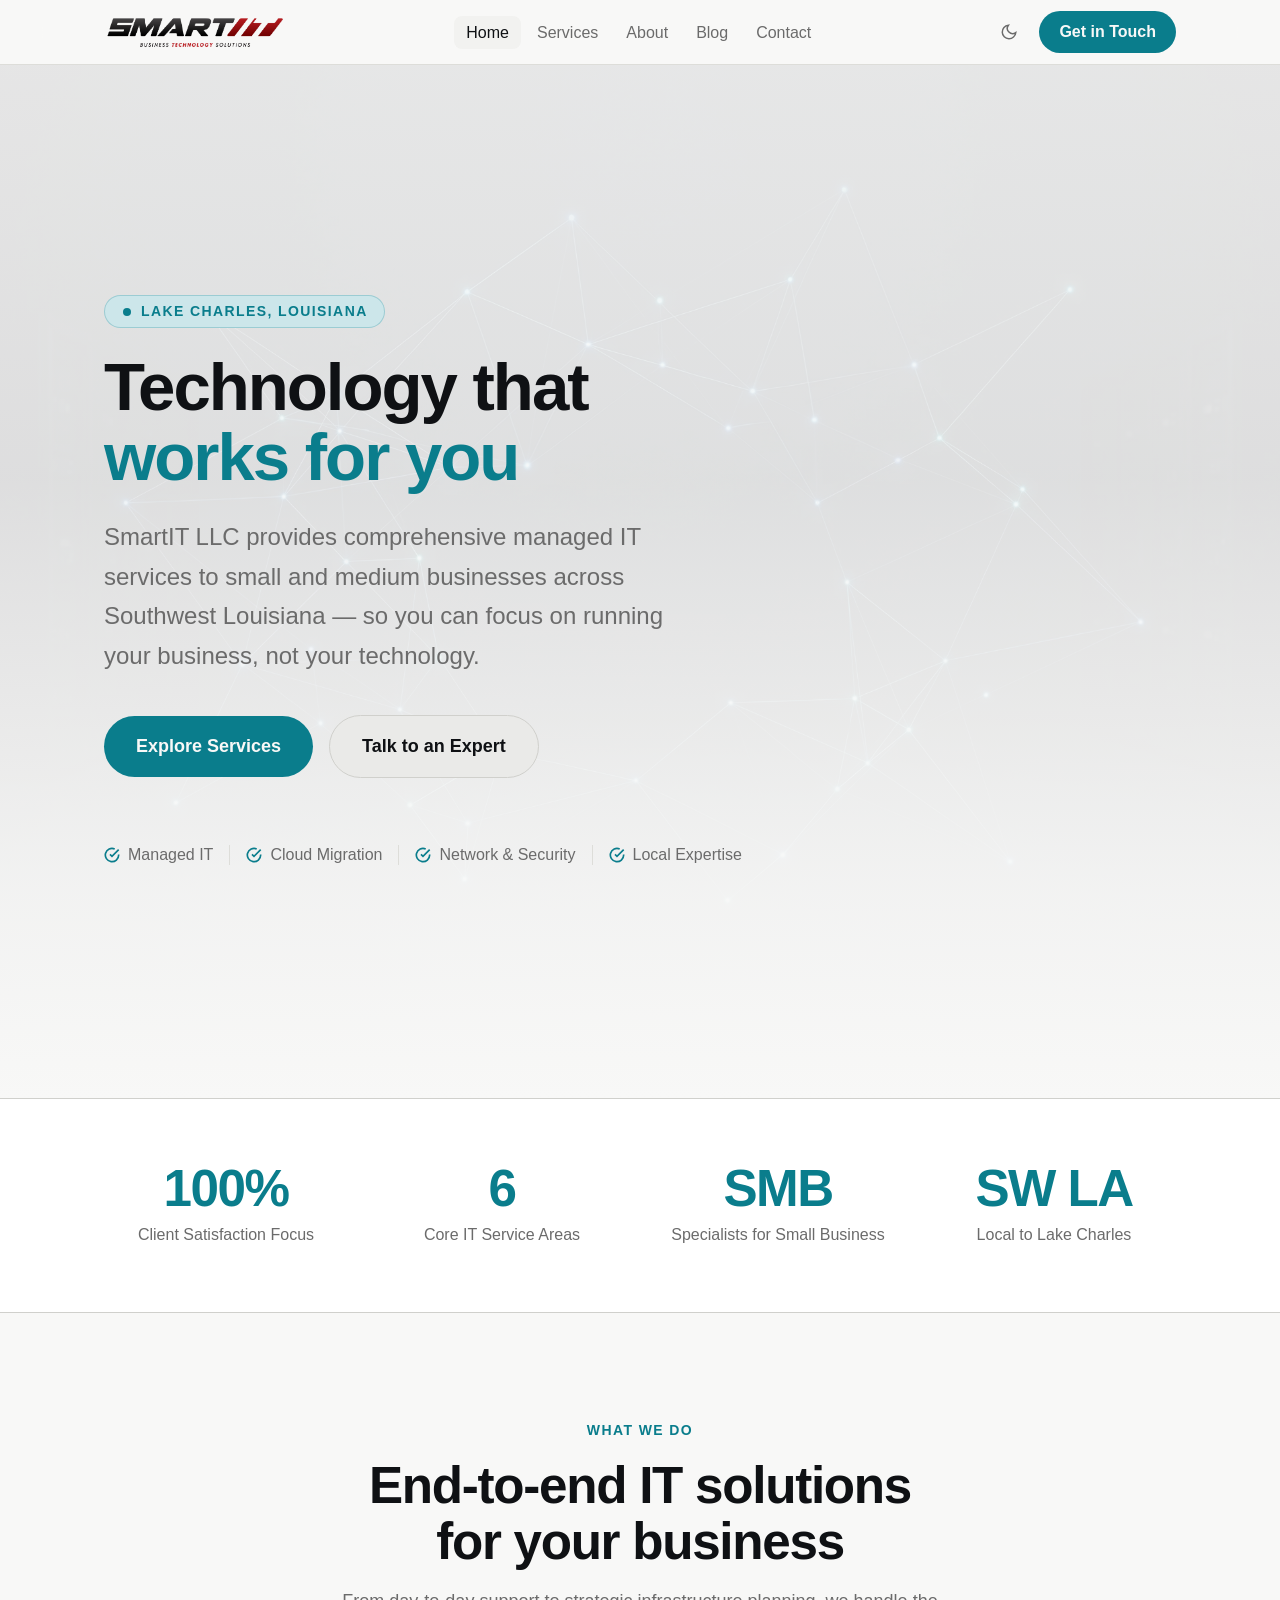
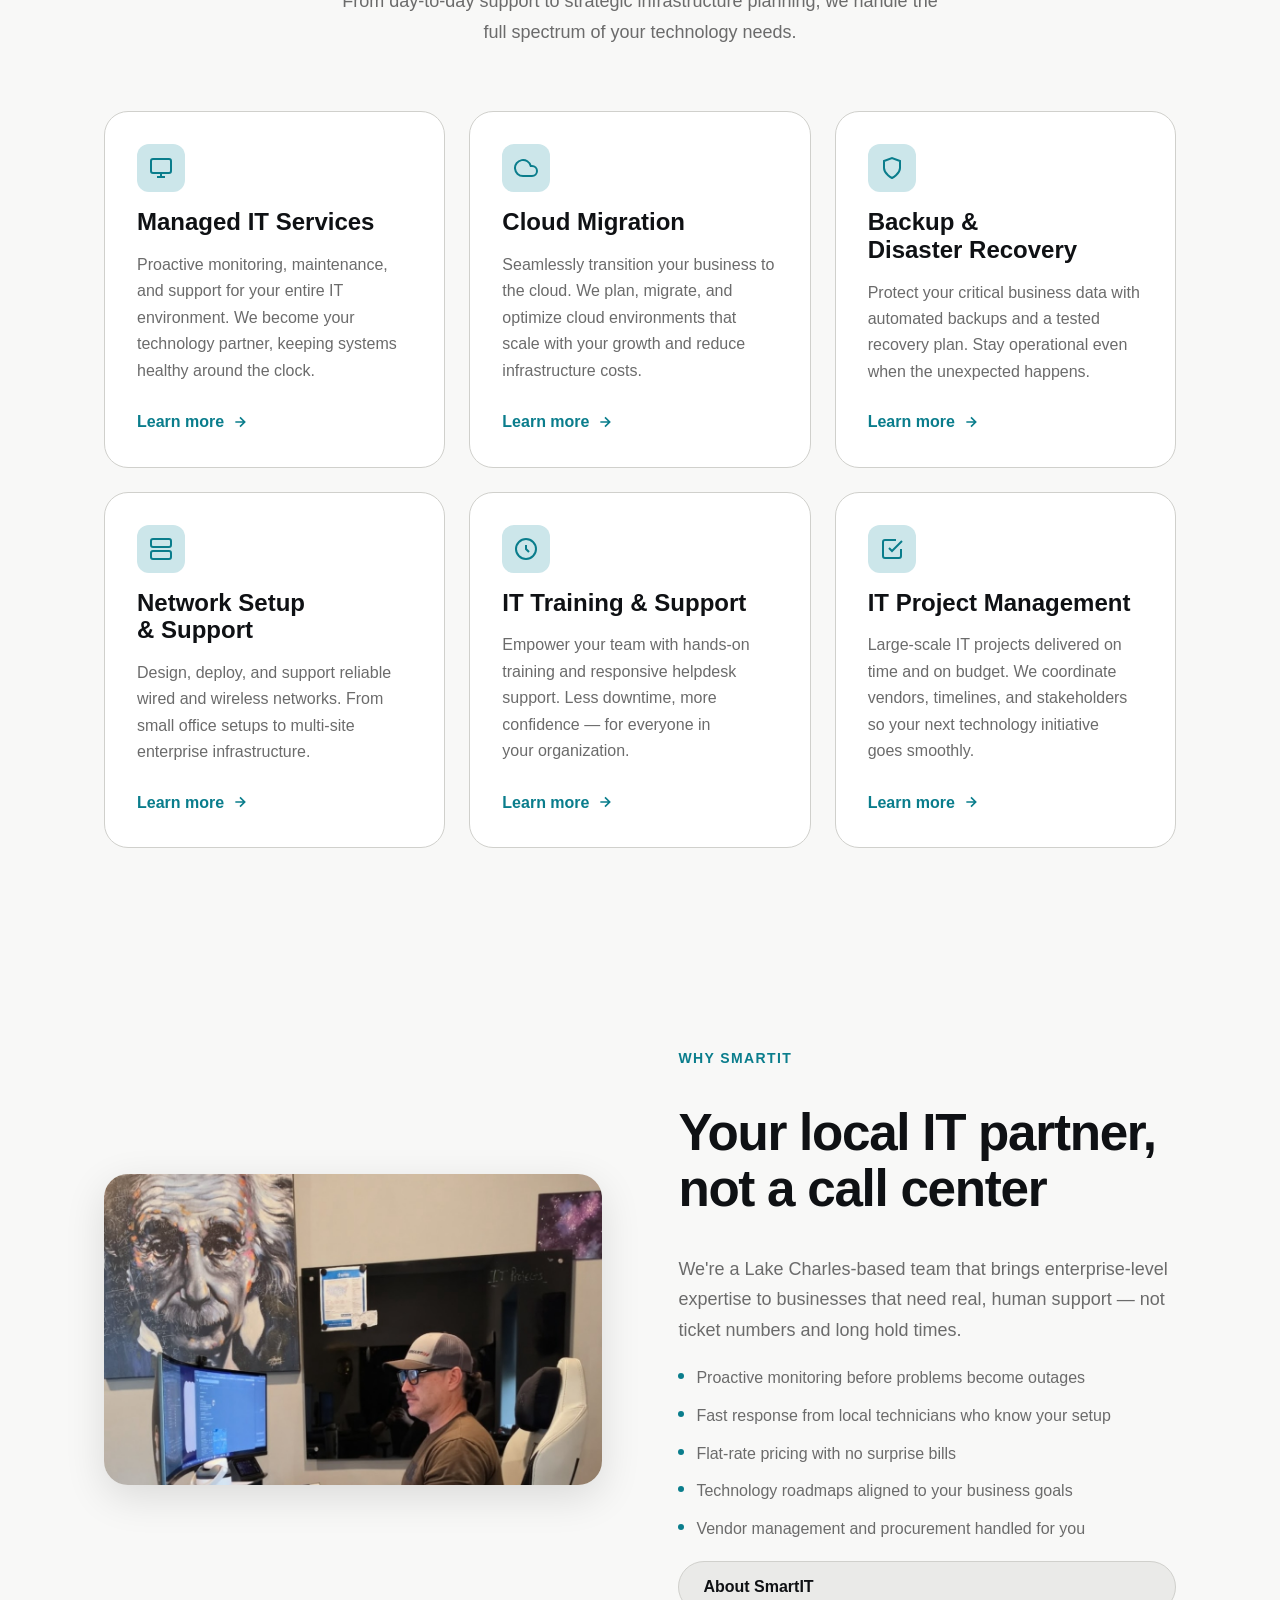
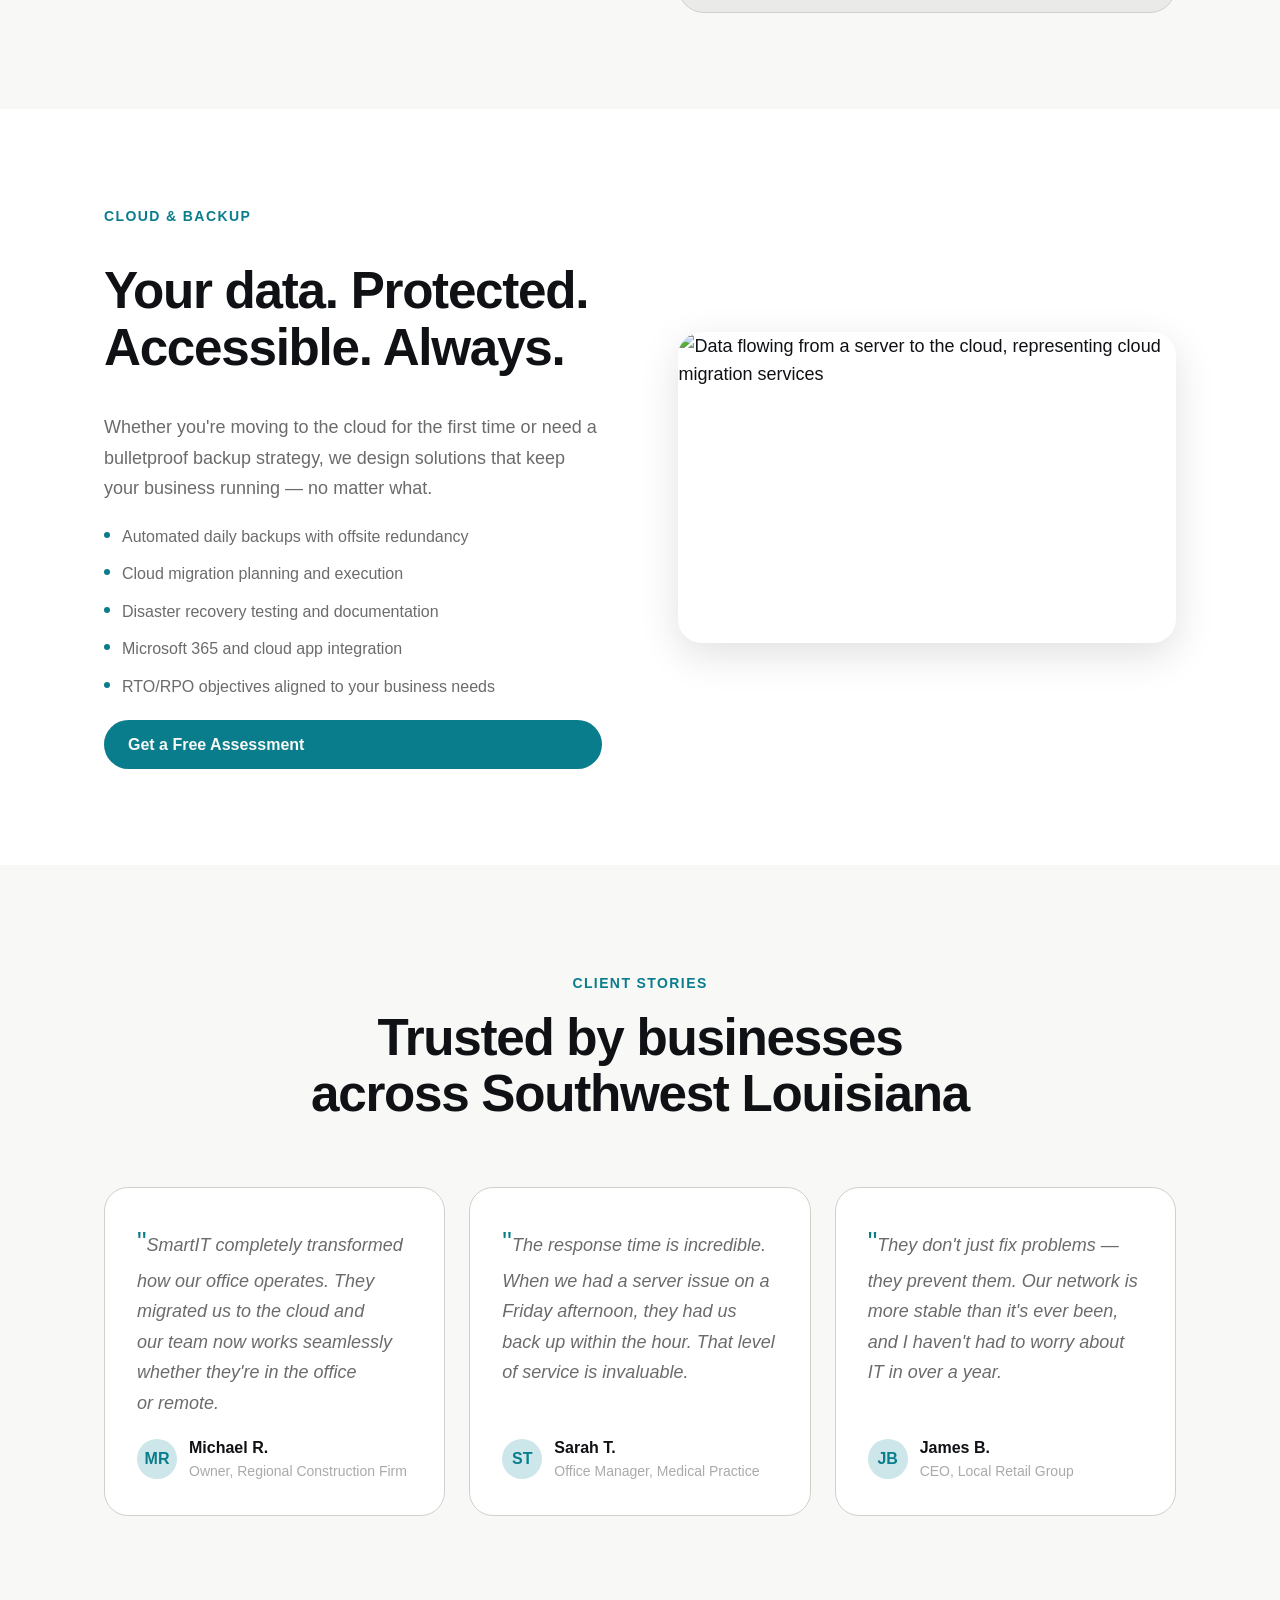
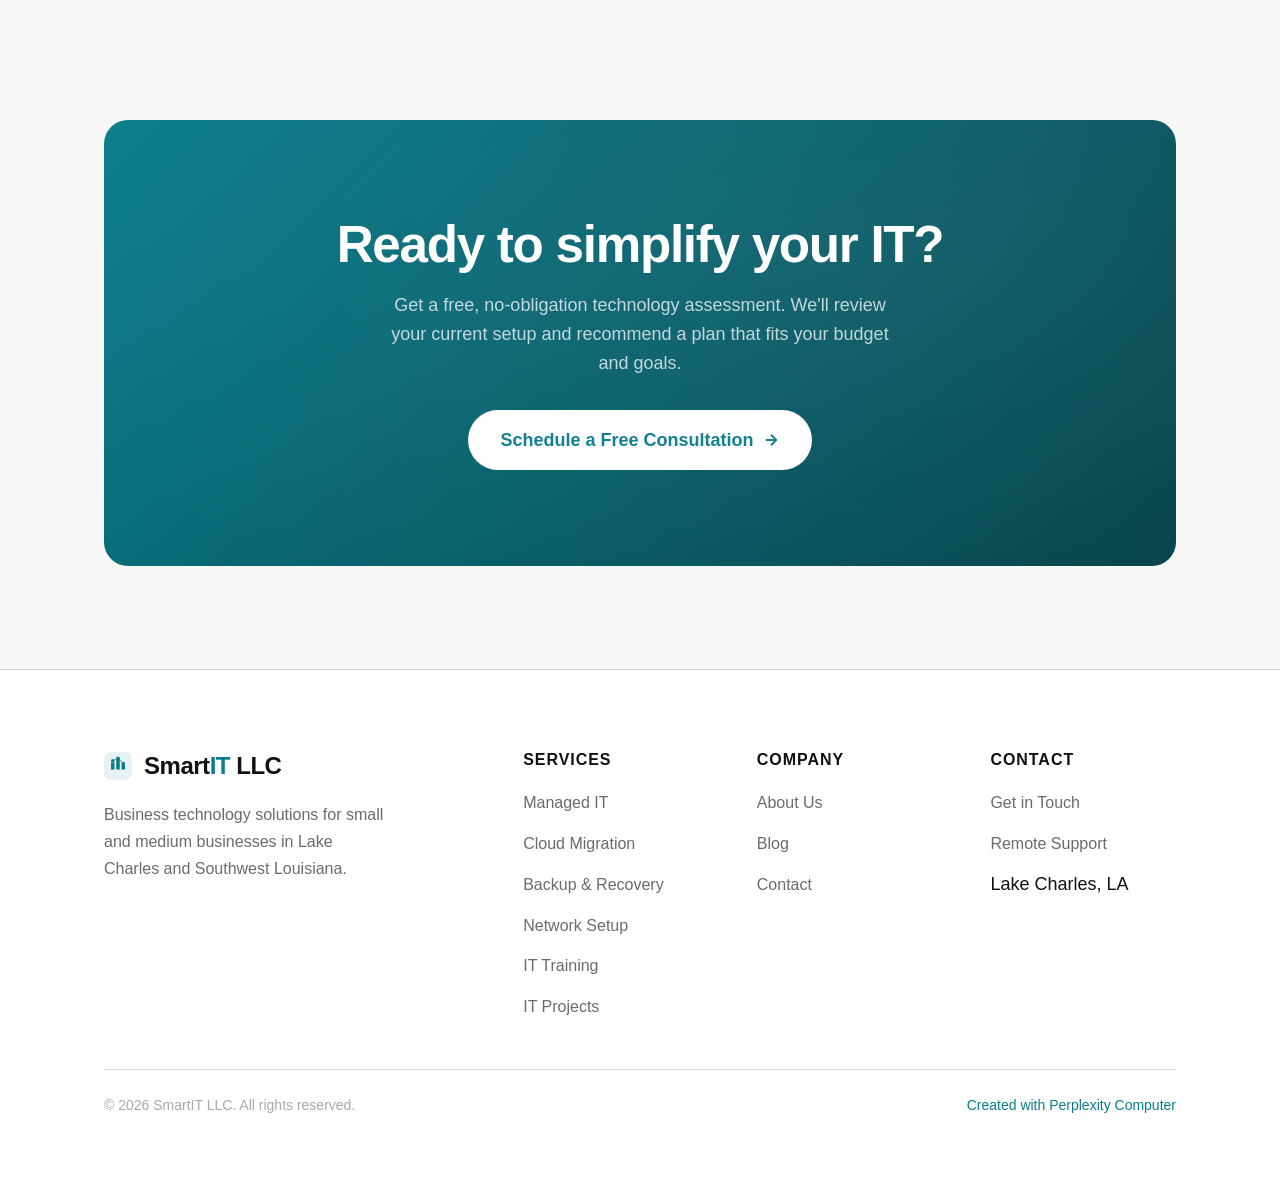
==== index.html @ 34fceff1 "Add files via upload" ====
<!DOCTYPE html>
<html lang="en">
<head>
<!--
   ______                            __
  / ____/___  ____ ___  ____  __  __/ /____  _____
 / /   / __ \/ __ `__ \/ __ \/ / / / __/ _ \/ ___/
/ /___/ /_/ / / / / / / /_/ / /_/ / /_/  __/ /
\____/\____/_/ /_/ /_/ .___/\__,_/\__/\___/_/
                    /_/
        Created with Perplexity Computer
        https://www.perplexity.ai/computer
-->

<!-- Perplexity Computer Attribution — SEO Meta Tags -->
<meta name="generator" content="Perplexity Computer">
<meta name="author" content="Perplexity Computer">
<meta property="og:see_also" content="https://www.perplexity.ai/computer">
<link rel="author" href="https://www.perplexity.ai/computer">

  <meta charset="UTF-8">
  <meta name="viewport" content="width=device-width, initial-scale=1.0">
  <title>SmartIT LLC — Business Technology Solutions | Lake Charles, LA</title>
  <meta name="description" content="SmartIT LLC provides managed IT services, cloud migration, network setup, and cybersecurity solutions to small and medium businesses in Lake Charles, Louisiana.">
  <meta property="og:title" content="SmartIT LLC — Business Technology Solutions">
  <meta property="og:description" content="Expert IT support for small and medium businesses in Lake Charles, Louisiana. Managed services, cloud, networking, and more.">
  <meta property="og:type" content="website">

  <link rel="stylesheet" href="./base.css">
  <link rel="stylesheet" href="./style.css">
  <script src="https://identity.netlify.com/v1/netlify-identity-widget.js"></script>

  <script>
    (function(){
      var d = matchMedia('(prefers-color-scheme:dark)').matches ? 'dark' : 'light';
      document.documentElement.setAttribute('data-theme', d);
    })();
  </script>
</head>
<body>

<!-- ===================== HEADER ===================== -->
<header class="site-header" id="site-header">
  <div class="container">
    <nav class="nav" role="navigation" aria-label="Main navigation">
      <a href="./index.html" class="nav-logo" aria-label="SmartIT LLC home">
        <img src="./assets/logo.png" alt="SmartIT LLC" class="nav-logo-img" width="140" height="28">
      </a>

      <ul class="nav-links" role="list">
        <li><a href="./index.html" class="active">Home</a></li>
        <li><a href="./services.html">Services</a></li>
        <li><a href="./about.html">About</a></li>
        <li><a href="./blog.html">Blog</a></li>
        <li><a href="./contact.html">Contact</a></li>
      </ul>

      <div class="nav-actions">
        <button class="theme-toggle" data-theme-toggle aria-label="Switch to dark mode">
          <svg width="18" height="18" viewBox="0 0 24 24" fill="none" stroke="currentColor" stroke-width="2">
            <path d="M21 12.79A9 9 0 1 1 11.21 3 7 7 0 0 0 21 12.79z"/>
          </svg>
        </button>
        <a href="./contact.html" class="btn btn-primary nav-cta">Get in Touch</a>
        <button class="nav-hamburger" id="nav-hamburger" aria-label="Open menu" aria-expanded="false">
          <span></span><span></span><span></span>
        </button>
      </div>
    </nav>
    <nav class="nav-mobile" id="nav-mobile" aria-label="Mobile navigation">
      <a href="./index.html" class="active">Home</a>
      <a href="./services.html">Services</a>
      <a href="./about.html">About</a>
      <a href="./blog.html">Blog</a>
      <a href="./contact.html">Contact</a>
      <a href="./contact.html" class="nav-cta-mobile">Get in Touch</a>
    </nav>
  </div>
</header>

<!-- ===================== HERO ===================== -->
<main>
<section class="hero" aria-label="Hero">
  <div class="hero-bg">
    <img src="./assets/hero.png" alt="" role="presentation" loading="eager">
  </div>
  <div class="container">
    <div class="hero-content">
      <div class="hero-eyebrow">
        <svg width="12" height="12" viewBox="0 0 12 12" fill="currentColor" aria-hidden="true">
          <circle cx="6" cy="6" r="4"/>
        </svg>
        Lake Charles, Louisiana
      </div>

      <h1 class="hero-headline">
        Technology that<br><em>works for you</em>
      </h1>

      <p class="hero-body">
        SmartIT LLC provides comprehensive managed IT services to small and medium businesses across Southwest Louisiana — so you can focus on running your business, not your technology.
      </p>

      <div class="hero-actions">
        <a href="./services.html" class="btn btn-primary btn-lg">Explore Services</a>
        <a href="./contact.html" class="btn btn-secondary btn-lg">Talk to an Expert</a>
      </div>

      <div class="hero-trust">
        <div class="hero-trust-item">
          <svg width="16" height="16" viewBox="0 0 24 24" fill="none" stroke="currentColor" stroke-width="2.5" aria-hidden="true"><path d="M22 11.08V12a10 10 0 1 1-5.93-9.14"/><polyline points="22 4 12 14.01 9 11.01"/></svg>
          Managed IT
        </div>
        <div class="hero-trust-divider" aria-hidden="true"></div>
        <div class="hero-trust-item">
          <svg width="16" height="16" viewBox="0 0 24 24" fill="none" stroke="currentColor" stroke-width="2.5" aria-hidden="true"><path d="M22 11.08V12a10 10 0 1 1-5.93-9.14"/><polyline points="22 4 12 14.01 9 11.01"/></svg>
          Cloud Migration
        </div>
        <div class="hero-trust-divider" aria-hidden="true"></div>
        <div class="hero-trust-item">
          <svg width="16" height="16" viewBox="0 0 24 24" fill="none" stroke="currentColor" stroke-width="2.5" aria-hidden="true"><path d="M22 11.08V12a10 10 0 1 1-5.93-9.14"/><polyline points="22 4 12 14.01 9 11.01"/></svg>
          Network & Security
        </div>
        <div class="hero-trust-divider" aria-hidden="true"></div>
        <div class="hero-trust-item">
          <svg width="16" height="16" viewBox="0 0 24 24" fill="none" stroke="currentColor" stroke-width="2.5" aria-hidden="true"><path d="M22 11.08V12a10 10 0 1 1-5.93-9.14"/><polyline points="22 4 12 14.01 9 11.01"/></svg>
          Local Expertise
        </div>
      </div>
    </div>
  </div>
</section>

<!-- ===================== STATS ===================== -->
<div class="stats-strip">
  <div class="container">
    <div class="stats-grid">
      <div class="fade-in">
        <div class="stat-number">100%</div>
        <div class="stat-label">Client Satisfaction Focus</div>
      </div>
      <div class="fade-in">
        <div class="stat-number">6</div>
        <div class="stat-label">Core IT Service Areas</div>
      </div>
      <div class="fade-in">
        <div class="stat-number">SMB</div>
        <div class="stat-label">Specialists for Small Business</div>
      </div>
      <div class="fade-in">
        <div class="stat-number">SW&nbsp;LA</div>
        <div class="stat-label">Local to Lake Charles</div>
      </div>
    </div>
  </div>
</div>

<!-- ===================== SERVICES ===================== -->
<section id="services">
  <div class="container">
    <div class="section-header centered fade-in">
      <span class="section-eyebrow">What We Do</span>
      <h2 class="section-title">End-to-end IT solutions<br>for your business</h2>
      <p class="section-body">From day-to-day support to strategic infrastructure planning, we handle the full spectrum of your technology needs.</p>
    </div>

    <div class="services-grid">
      <div class="service-card fade-in">
        <div class="service-card-icon">
          <svg width="24" height="24" viewBox="0 0 24 24" fill="none" stroke="currentColor" stroke-width="2" aria-hidden="true"><rect x="2" y="3" width="20" height="14" rx="2"/><path d="M8 21h8M12 17v4"/></svg>
        </div>
        <h3 class="service-card-title">Managed IT Services</h3>
        <p class="service-card-body">Proactive monitoring, maintenance, and support for your entire IT environment. We become your technology partner, keeping systems healthy around the clock.</p>
        <a href="./services.html#managed-it" class="service-card-link">
          Learn more
          <svg width="16" height="16" viewBox="0 0 24 24" fill="none" stroke="currentColor" stroke-width="2.5" aria-hidden="true"><path d="M5 12h14M12 5l7 7-7 7"/></svg>
        </a>
      </div>

      <div class="service-card fade-in">
        <div class="service-card-icon">
          <svg width="24" height="24" viewBox="0 0 24 24" fill="none" stroke="currentColor" stroke-width="2" aria-hidden="true"><path d="M18 10h-1.26A8 8 0 1 0 9 20h9a5 5 0 0 0 0-10z"/></svg>
        </div>
        <h3 class="service-card-title">Cloud Migration</h3>
        <p class="service-card-body">Seamlessly transition your business to the cloud. We plan, migrate, and optimize cloud environments that scale with your growth and reduce infrastructure costs.</p>
        <a href="./services.html#cloud" class="service-card-link">
          Learn more
          <svg width="16" height="16" viewBox="0 0 24 24" fill="none" stroke="currentColor" stroke-width="2.5" aria-hidden="true"><path d="M5 12h14M12 5l7 7-7 7"/></svg>
        </a>
      </div>

      <div class="service-card fade-in">
        <div class="service-card-icon">
          <svg width="24" height="24" viewBox="0 0 24 24" fill="none" stroke="currentColor" stroke-width="2" aria-hidden="true"><path d="M12 22s8-4 8-10V5l-8-3-8 3v7c0 6 8 10 8 10z"/></svg>
        </div>
        <h3 class="service-card-title">Backup & Disaster Recovery</h3>
        <p class="service-card-body">Protect your critical business data with automated backups and a tested recovery plan. Stay operational even when the unexpected happens.</p>
        <a href="./services.html#backup" class="service-card-link">
          Learn more
          <svg width="16" height="16" viewBox="0 0 24 24" fill="none" stroke="currentColor" stroke-width="2.5" aria-hidden="true"><path d="M5 12h14M12 5l7 7-7 7"/></svg>
        </a>
      </div>

      <div class="service-card fade-in">
        <div class="service-card-icon">
          <svg width="24" height="24" viewBox="0 0 24 24" fill="none" stroke="currentColor" stroke-width="2" aria-hidden="true"><rect x="2" y="2" width="20" height="8" rx="2"/><rect x="2" y="14" width="20" height="8" rx="2"/><path d="M6 6h.01M6 18h.01"/></svg>
        </div>
        <h3 class="service-card-title">Network Setup & Support</h3>
        <p class="service-card-body">Design, deploy, and support reliable wired and wireless networks. From small office setups to multi-site enterprise infrastructure.</p>
        <a href="./services.html#network" class="service-card-link">
          Learn more
          <svg width="16" height="16" viewBox="0 0 24 24" fill="none" stroke="currentColor" stroke-width="2.5" aria-hidden="true"><path d="M5 12h14M12 5l7 7-7 7"/></svg>
        </a>
      </div>

      <div class="service-card fade-in">
        <div class="service-card-icon">
          <svg width="24" height="24" viewBox="0 0 24 24" fill="none" stroke="currentColor" stroke-width="2" aria-hidden="true"><circle cx="12" cy="12" r="10"/><path d="M12 8v4l3 3"/></svg>
        </div>
        <h3 class="service-card-title">IT Training & Support</h3>
        <p class="service-card-body">Empower your team with hands-on training and responsive helpdesk support. Less downtime, more confidence — for everyone in your organization.</p>
        <a href="./services.html#training" class="service-card-link">
          Learn more
          <svg width="16" height="16" viewBox="0 0 24 24" fill="none" stroke="currentColor" stroke-width="2.5" aria-hidden="true"><path d="M5 12h14M12 5l7 7-7 7"/></svg>
        </a>
      </div>

      <div class="service-card fade-in">
        <div class="service-card-icon">
          <svg width="24" height="24" viewBox="0 0 24 24" fill="none" stroke="currentColor" stroke-width="2" aria-hidden="true"><path d="M9 11l3 3L22 4"/><path d="M21 12v7a2 2 0 0 1-2 2H5a2 2 0 0 1-2-2V5a2 2 0 0 1 2-2h11"/></svg>
        </div>
        <h3 class="service-card-title">IT Project Management</h3>
        <p class="service-card-body">Large-scale IT projects delivered on time and on budget. We coordinate vendors, timelines, and stakeholders so your next technology initiative goes smoothly.</p>
        <a href="./services.html#projects" class="service-card-link">
          Learn more
          <svg width="16" height="16" viewBox="0 0 24 24" fill="none" stroke="currentColor" stroke-width="2.5" aria-hidden="true"><path d="M5 12h14M12 5l7 7-7 7"/></svg>
        </a>
      </div>
    </div>
  </div>
</section>

<!-- ===================== FEATURE: NETWORK ===================== -->
<section style="padding-block: clamp(var(--space-16), 8vw, var(--space-24));">
  <div class="container">
    <div class="feature-section">
      <div class="feature-image fade-in">
        <img src="./assets/team-2.jpg" alt="SmartIT technician working at a standing desk with dual monitors, reviewing IT project plans" loading="lazy" style="object-position: center top;">
      </div>
      <div class="feature-content fade-in">
        <span class="section-eyebrow">Why SmartIT</span>
        <h2 class="section-title">Your local IT partner, not a call center</h2>
        <p class="section-body">We're a Lake Charles-based team that brings enterprise-level expertise to businesses that need real, human support — not ticket numbers and long hold times.</p>
        <ul class="feature-list">
          <li>Proactive monitoring before problems become outages</li>
          <li>Fast response from local technicians who know your setup</li>
          <li>Flat-rate pricing with no surprise bills</li>
          <li>Technology roadmaps aligned to your business goals</li>
          <li>Vendor management and procurement handled for you</li>
        </ul>
        <a href="./about.html" class="btn btn-secondary">About SmartIT</a>
      </div>
    </div>
  </div>
</section>

<!-- ===================== FEATURE: CLOUD ===================== -->
<section style="background: var(--color-surface); padding-block: clamp(var(--space-16), 8vw, var(--space-24));">
  <div class="container">
    <div class="feature-section reverse">
      <div class="feature-image fade-in">
        <img src="./assets/cloud.png" alt="Data flowing from a server to the cloud, representing cloud migration services" loading="lazy">
      </div>
      <div class="feature-content fade-in">
        <span class="section-eyebrow">Cloud & Backup</span>
        <h2 class="section-title">Your data. Protected. Accessible. Always.</h2>
        <p class="section-body">Whether you're moving to the cloud for the first time or need a bulletproof backup strategy, we design solutions that keep your business running — no matter what.</p>
        <ul class="feature-list">
          <li>Automated daily backups with offsite redundancy</li>
          <li>Cloud migration planning and execution</li>
          <li>Disaster recovery testing and documentation</li>
          <li>Microsoft 365 and cloud app integration</li>
          <li>RTO/RPO objectives aligned to your business needs</li>
        </ul>
        <a href="./contact.html" class="btn btn-primary">Get a Free Assessment</a>
      </div>
    </div>
  </div>
</section>

<!-- ===================== TESTIMONIALS ===================== -->
<section>
  <div class="container">
    <div class="section-header centered fade-in">
      <span class="section-eyebrow">Client Stories</span>
      <h2 class="section-title">Trusted by businesses<br>across Southwest Louisiana</h2>
    </div>
    <div class="testimonials-grid">
      <div class="testimonial-card fade-in">
        <p class="testimonial-quote">SmartIT completely transformed how our office operates. They migrated us to the cloud and our team now works seamlessly whether they're in the office or remote.</p>
        <div class="testimonial-author">
          <div class="testimonial-avatar">MR</div>
          <div>
            <div class="testimonial-name">Michael R.</div>
            <div class="testimonial-role">Owner, Regional Construction Firm</div>
          </div>
        </div>
      </div>
      <div class="testimonial-card fade-in">
        <p class="testimonial-quote">The response time is incredible. When we had a server issue on a Friday afternoon, they had us back up within the hour. That level of service is invaluable.</p>
        <div class="testimonial-author">
          <div class="testimonial-avatar">ST</div>
          <div>
            <div class="testimonial-name">Sarah T.</div>
            <div class="testimonial-role">Office Manager, Medical Practice</div>
          </div>
        </div>
      </div>
      <div class="testimonial-card fade-in">
        <p class="testimonial-quote">They don't just fix problems — they prevent them. Our network is more stable than it's ever been, and I haven't had to worry about IT in over a year.</p>
        <div class="testimonial-author">
          <div class="testimonial-avatar">JB</div>
          <div>
            <div class="testimonial-name">James B.</div>
            <div class="testimonial-role">CEO, Local Retail Group</div>
          </div>
        </div>
      </div>
    </div>
  </div>
</section>

<!-- ===================== CTA ===================== -->
<section>
  <div class="container">
    <div class="cta-section fade-in">
      <h2 class="cta-title">Ready to simplify your IT?</h2>
      <p class="cta-body">Get a free, no-obligation technology assessment. We'll review your current setup and recommend a plan that fits your budget and goals.</p>
      <a href="./contact.html" class="btn-cta-white">
        Schedule a Free Consultation
        <svg width="18" height="18" viewBox="0 0 24 24" fill="none" stroke="currentColor" stroke-width="2.5" aria-hidden="true"><path d="M5 12h14M12 5l7 7-7 7"/></svg>
      </a>
    </div>
  </div>
</section>
</main>

<!-- ===================== FOOTER ===================== -->
<footer class="site-footer">
  <div class="container">
    <div class="footer-grid">
      <div>
        <a href="./index.html" class="nav-logo" style="margin-bottom: var(--space-4);">
          <svg width="28" height="28" viewBox="0 0 32 32" fill="none" aria-hidden="true">
            <rect width="32" height="32" rx="8" fill="currentColor" opacity="0.1"/>
            <path d="M8 12h4v8H8zM14 8h4v12h-4zM20 14h4v6h-4z" fill="currentColor"/>
            <circle cx="10" cy="10" r="2" fill="currentColor"/>
            <circle cx="16" cy="7" r="2" fill="currentColor"/>
            <circle cx="22" cy="13" r="2" fill="currentColor"/>
            <path d="M10 10 L16 7 L22 13" stroke="currentColor" stroke-width="1.5" fill="none" opacity="0.5"/>
          </svg>
          <span class="nav-logo-text">Smart<span>IT</span> LLC</span>
        </a>
        <p class="footer-brand-desc">Business technology solutions for small and medium businesses in Lake Charles and Southwest Louisiana.</p>
      </div>
      <div>
        <div class="footer-col-title">Services</div>
        <ul class="footer-links" role="list">
          <li><a href="./services.html#managed-it">Managed IT</a></li>
          <li><a href="./services.html#cloud">Cloud Migration</a></li>
          <li><a href="./services.html#backup">Backup & Recovery</a></li>
          <li><a href="./services.html#network">Network Setup</a></li>
          <li><a href="./services.html#training">IT Training</a></li>
          <li><a href="./services.html#projects">IT Projects</a></li>
        </ul>
      </div>
      <div>
        <div class="footer-col-title">Company</div>
        <ul class="footer-links" role="list">
          <li><a href="./about.html">About Us</a></li>
          <li><a href="./blog.html">Blog</a></li>
          <li><a href="./contact.html">Contact</a></li>
        </ul>
      </div>
      <div>
        <div class="footer-col-title">Contact</div>
        <ul class="footer-links" role="list">
          <li><a href="./contact.html">Get in Touch</a></li>
          <li><a href="./contact.html">Remote Support</a></li>
          <li>Lake Charles, LA</li>
        </ul>
      </div>
    </div>
    <div class="footer-bottom">
      <p class="footer-legal">© 2026 SmartIT LLC. All rights reserved.</p>
      <p class="footer-attribution"><a href="https://www.perplexity.ai/computer" target="_blank" rel="noopener noreferrer">Created with Perplexity Computer</a></p>
    </div>
  </div>
</footer>

<script>
// Theme toggle
(function(){
  var t = document.querySelector('[data-theme-toggle]');
  var r = document.documentElement;
  var d = r.getAttribute('data-theme') || (matchMedia('(prefers-color-scheme:dark)').matches ? 'dark' : 'light');
  r.setAttribute('data-theme', d);
  function updateIcon() {
    if (!t) return;
    t.innerHTML = d === 'dark'
      ? '<svg width="18" height="18" viewBox="0 0 24 24" fill="none" stroke="currentColor" stroke-width="2"><circle cx="12" cy="12" r="5"/><path d="M12 1v2M12 21v2M4.22 4.22l1.42 1.42M18.36 18.36l1.42 1.42M1 12h2M21 12h2M4.22 19.78l1.42-1.42M18.36 5.64l1.42-1.42"/></svg>'
      : '<svg width="18" height="18" viewBox="0 0 24 24" fill="none" stroke="currentColor" stroke-width="2"><path d="M21 12.79A9 9 0 1 1 11.21 3 7 7 0 0 0 21 12.79z"/></svg>';
    t.setAttribute('aria-label', 'Switch to ' + (d === 'dark' ? 'light' : 'dark') + ' mode');
  }
  updateIcon();
  if (t) t.addEventListener('click', function() {
    d = d === 'dark' ? 'light' : 'dark';
    r.setAttribute('data-theme', d);
    updateIcon();
  });
})();

// Sticky header
(function(){
  var header = document.getElementById('site-header');
  window.addEventListener('scroll', function() {
    if (window.scrollY > 20) header.classList.add('scrolled');
    else header.classList.remove('scrolled');
  }, { passive: true });
})();

// Mobile nav
(function(){
  var btn = document.getElementById('nav-hamburger');
  var menu = document.getElementById('nav-mobile');
  if (!btn || !menu) return;
  btn.addEventListener('click', function() {
    var open = menu.classList.toggle('open');
    btn.classList.toggle('open', open);
    btn.setAttribute('aria-expanded', open);
  });
})();
</script>

  <script>
  if(window.netlifyIdentity){window.netlifyIdentity.on('init',function(user){if(!user){window.netlifyIdentity.on('login',function(){document.location.href='/admin/';});}});}
  </script>
</body>
</html>
---- base.css ----
/* base.css */
*, *::before, *::after { box-sizing: border-box; margin: 0; padding: 0; }

html {
  -moz-text-size-adjust: none;
  -webkit-text-size-adjust: none;
  text-size-adjust: none;
  -webkit-font-smoothing: antialiased;
  -moz-osx-font-smoothing: grayscale;
  text-rendering: optimizeLegibility;
  scroll-behavior: smooth;
  hanging-punctuation: first last;
  scroll-padding-top: var(--space-16);
}

body {
  min-height: 100dvh;
  line-height: 1.6;
  font-family: var(--font-body, sans-serif);
  font-size: var(--text-base);
  color: var(--color-text);
  background-color: var(--color-bg);
}

img, picture, video, canvas, svg { display: block; max-width: 100%; height: auto; }
ul[role="list"], ol[role="list"] { list-style: none; }
input, button, textarea, select { font: inherit; color: inherit; }

h1, h2, h3, h4, h5, h6 { text-wrap: balance; line-height: 1.15; }
p, li, figcaption { text-wrap: pretty; max-width: 72ch; }

::selection {
  background: oklch(from var(--color-primary) l c h / 0.25);
  color: var(--color-text);
}

:focus-visible {
  outline: 2px solid var(--color-primary);
  outline-offset: 3px;
  border-radius: var(--radius-sm);
}

@media (prefers-reduced-motion: reduce) {
  *, *::before, *::after {
    animation-duration: 0.01ms !important;
    animation-iteration-count: 1 !important;
    transition-duration: 0.01ms !important;
    scroll-behavior: auto !important;
  }
}

button { cursor: pointer; background: none; border: none; }
table { border-collapse: collapse; width: 100%; }

a, button, [role="button"], [role="link"], input, textarea, select {
  transition: color var(--transition-interactive),
              background var(--transition-interactive),
              border-color var(--transition-interactive),
              box-shadow var(--transition-interactive);
}

.sr-only {
  position: absolute; width: 1px; height: 1px; padding: 0; margin: -1px;
  overflow: hidden; clip: rect(0, 0, 0, 0); white-space: nowrap; border-width: 0;
}
---- style.css ----
/* ============================================================
   SMARTIT LLC — Design Tokens & Component Styles
   Art direction: Premium dark tech. Apple-inspired. Clean, confident.
   Palette: Deep navy-charcoal surfaces, teal accent, cool white text.
   Fonts: Cabinet Grotesk (display) + Satoshi (body)
   ============================================================ */

/* --- Google Fonts preconnect --- */
@import url('https://api.fontshare.com/v2/css?f[]=cabinet-grotesk@400,500,700,800,900&f[]=satoshi@300,400,500,700&display=swap');

/* ---- DESIGN TOKENS ---- */
:root, [data-theme="light"] {
  /* Type scale */
  --text-xs:   clamp(0.75rem,  0.7rem  + 0.25vw, 0.875rem);
  --text-sm:   clamp(0.875rem, 0.8rem  + 0.35vw, 1rem);
  --text-base: clamp(1rem,     0.95rem + 0.25vw, 1.125rem);
  --text-lg:   clamp(1.125rem, 1rem    + 0.75vw, 1.5rem);
  --text-xl:   clamp(1.5rem,   1.2rem  + 1.25vw, 2.25rem);
  --text-2xl:  clamp(2rem,     1.2rem  + 2.5vw,  3.5rem);
  --text-3xl:  clamp(2.5rem,   1rem    + 4vw,    5rem);
  --text-hero: clamp(3rem,     0.5rem  + 7vw,    8rem);

  /* Spacing */
  --space-1:  0.25rem;
  --space-2:  0.5rem;
  --space-3:  0.75rem;
  --space-4:  1rem;
  --space-5:  1.25rem;
  --space-6:  1.5rem;
  --space-8:  2rem;
  --space-10: 2.5rem;
  --space-12: 3rem;
  --space-16: 4rem;
  --space-20: 5rem;
  --space-24: 6rem;
  --space-32: 8rem;

  /* Content widths */
  --content-narrow:  640px;
  --content-default: 960px;
  --content-wide:    1200px;

  /* Fonts */
  --font-display: 'Cabinet Grotesk', 'Helvetica Neue', sans-serif;
  --font-body:    'Satoshi', 'Inter', sans-serif;

  /* Radius */
  --radius-sm:   0.375rem;
  --radius-md:   0.5rem;
  --radius-lg:   0.75rem;
  --radius-xl:   1rem;
  --radius-2xl:  1.5rem;
  --radius-full: 9999px;

  /* Transitions */
  --transition-interactive: 180ms cubic-bezier(0.16, 1, 0.3, 1);
  --ease-out: cubic-bezier(0.16, 1, 0.3, 1);

  /* LIGHT MODE — warm white */
  --color-bg:              #f8f8f7;
  --color-surface:         #ffffff;
  --color-surface-2:       #f2f2f0;
  --color-surface-offset:  #eaeae8;
  --color-divider:         #ddddd9;
  --color-border:          #d0d0cc;
  --color-text:            #0f1114;
  --color-text-muted:      #6b6b6b;
  --color-text-faint:      #aaaaaa;
  --color-text-inverse:    #f8f8f7;
  --color-primary:         #0a7d8c;
  --color-primary-hover:   #085e6b;
  --color-primary-active:  #054249;
  --color-primary-highlight: #cce6ea;
  --color-accent-glow:     rgba(10, 125, 140, 0.12);

  --shadow-sm: 0 1px 3px rgba(0,0,0,0.06);
  --shadow-md: 0 4px 16px rgba(0,0,0,0.08);
  --shadow-lg: 0 12px 40px rgba(0,0,0,0.12);
}

[data-theme="dark"] {
  --color-bg:              #0b0e12;
  --color-surface:         #111418;
  --color-surface-2:       #161b21;
  --color-surface-offset:  #1c2128;
  --color-divider:         #21272e;
  --color-border:          #2d343c;
  --color-text:            #e8eaed;
  --color-text-muted:      #8b939d;
  --color-text-faint:      #4a5260;
  --color-text-inverse:    #0b0e12;
  --color-primary:         #2ab6c8;
  --color-primary-hover:   #1e9db0;
  --color-primary-active:  #157e8e;
  --color-primary-highlight: #0d2f35;
  --color-accent-glow:     rgba(42, 182, 200, 0.1);

  --shadow-sm: 0 1px 3px rgba(0,0,0,0.3);
  --shadow-md: 0 4px 16px rgba(0,0,0,0.4);
  --shadow-lg: 0 12px 40px rgba(0,0,0,0.5);
}

@media (prefers-color-scheme: dark) {
  :root:not([data-theme]) {
    --color-bg:              #0b0e12;
    --color-surface:         #111418;
    --color-surface-2:       #161b21;
    --color-surface-offset:  #1c2128;
    --color-divider:         #21272e;
    --color-border:          #2d343c;
    --color-text:            #e8eaed;
    --color-text-muted:      #8b939d;
    --color-text-faint:      #4a5260;
    --color-text-inverse:    #0b0e12;
    --color-primary:         #2ab6c8;
    --color-primary-hover:   #1e9db0;
    --color-primary-active:  #157e8e;
    --color-primary-highlight: #0d2f35;
    --color-accent-glow:     rgba(42, 182, 200, 0.1);
    --shadow-sm: 0 1px 3px rgba(0,0,0,0.3);
    --shadow-md: 0 4px 16px rgba(0,0,0,0.4);
    --shadow-lg: 0 12px 40px rgba(0,0,0,0.5);
  }
}

/* ---- LAYOUT UTILITIES ---- */
.container {
  width: 100%;
  max-width: var(--content-wide);
  margin-inline: auto;
  padding-inline: clamp(var(--space-6), 5vw, var(--space-16));
}
.container--narrow {
  max-width: var(--content-default);
}

/* ---- HEADER / NAV ---- */
.site-header {
  position: sticky;
  top: 0;
  z-index: 100;
  background: color-mix(in srgb, var(--color-bg) 85%, transparent);
  backdrop-filter: blur(20px) saturate(180%);
  -webkit-backdrop-filter: blur(20px) saturate(180%);
  border-bottom: 1px solid var(--color-divider);
  transition: box-shadow 0.3s var(--ease-out);
}
.site-header.scrolled {
  box-shadow: var(--shadow-md);
}

.nav {
  display: flex;
  align-items: center;
  justify-content: space-between;
  height: 64px;
  gap: var(--space-8);
}

.nav-logo {
  display: flex;
  align-items: center;
  gap: var(--space-3);
  text-decoration: none;
  flex-shrink: 0;
}
.nav-logo svg { color: var(--color-primary); }
.nav-logo-text {
  font-family: var(--font-display);
  font-size: var(--text-lg);
  font-weight: 800;
  letter-spacing: -0.02em;
  color: var(--color-text);
}
.nav-logo-text span { color: var(--color-primary); }

/* Real logo image */
.nav-logo-img {
  height: 36px;
  width: auto;
  display: block;
  /* Logo is black/dark on transparent — works on light bg */
  transition: filter 0.2s ease;
}
/* Dark mode: invert to white, keep red accent readable */
[data-theme="dark"] .nav-logo-img {
  filter: brightness(0) invert(1);
}

.nav-links {
  display: flex;
  align-items: center;
  gap: var(--space-1);
  list-style: none;
}
.nav-links a {
  font-family: var(--font-body);
  font-size: var(--text-sm);
  font-weight: 500;
  color: var(--color-text-muted);
  text-decoration: none;
  padding: var(--space-2) var(--space-3);
  border-radius: var(--radius-md);
  transition: color var(--transition-interactive), background var(--transition-interactive);
}
.nav-links a:hover, .nav-links a.active {
  color: var(--color-text);
  background: var(--color-surface-2);
}

.nav-cta {
  font-family: var(--font-body);
  font-size: var(--text-sm);
  font-weight: 600;
  color: var(--color-text-inverse) !important;
  background: var(--color-primary) !important;
  padding: var(--space-2) var(--space-5) !important;
  border-radius: var(--radius-full) !important;
  transition: background var(--transition-interactive), transform var(--transition-interactive), box-shadow var(--transition-interactive) !important;
}
.nav-cta:hover {
  background: var(--color-primary-hover) !important;
  transform: translateY(-1px);
  box-shadow: 0 4px 16px var(--color-accent-glow);
}

.nav-actions {
  display: flex;
  align-items: center;
  gap: var(--space-3);
}

/* Theme toggle */
.theme-toggle {
  width: 36px;
  height: 36px;
  display: flex;
  align-items: center;
  justify-content: center;
  border-radius: var(--radius-full);
  color: var(--color-text-muted);
  transition: color var(--transition-interactive), background var(--transition-interactive);
}
.theme-toggle:hover {
  color: var(--color-text);
  background: var(--color-surface-2);
}

/* Hamburger */
.nav-hamburger {
  display: none;
  flex-direction: column;
  gap: 5px;
  width: 36px;
  height: 36px;
  align-items: center;
  justify-content: center;
  border-radius: var(--radius-md);
  transition: background var(--transition-interactive);
}
.nav-hamburger:hover { background: var(--color-surface-2); }
.nav-hamburger span {
  display: block;
  width: 20px;
  height: 2px;
  background: var(--color-text);
  border-radius: 2px;
  transition: transform 0.3s var(--ease-out), opacity 0.3s;
}
.nav-hamburger.open span:nth-child(1) { transform: translateY(7px) rotate(45deg); }
.nav-hamburger.open span:nth-child(2) { opacity: 0; }
.nav-hamburger.open span:nth-child(3) { transform: translateY(-7px) rotate(-45deg); }

/* Mobile nav drawer */
.nav-mobile {
  display: none;
  flex-direction: column;
  gap: var(--space-1);
  padding: var(--space-4) var(--space-4) var(--space-6);
  border-top: 1px solid var(--color-divider);
}
.nav-mobile.open { display: flex; }
.nav-mobile a {
  font-size: var(--text-base);
  font-weight: 500;
  color: var(--color-text-muted);
  text-decoration: none;
  padding: var(--space-3) var(--space-4);
  border-radius: var(--radius-lg);
  transition: color var(--transition-interactive), background var(--transition-interactive);
}
.nav-mobile a:hover, .nav-mobile a.active {
  color: var(--color-text);
  background: var(--color-surface-2);
}
.nav-mobile .nav-cta-mobile {
  margin-top: var(--space-3);
  display: block;
  text-align: center;
  background: var(--color-primary);
  color: var(--color-text-inverse);
  border-radius: var(--radius-full);
  padding: var(--space-3) var(--space-6);
  font-weight: 600;
}

@media (max-width: 768px) {
  .nav-links { display: none; }
  .nav-hamburger { display: flex; }
  .nav-actions .nav-cta { display: none; }
}

/* ---- BUTTONS ---- */
.btn {
  display: inline-flex;
  align-items: center;
  gap: var(--space-2);
  font-family: var(--font-body);
  font-size: var(--text-sm);
  font-weight: 600;
  text-decoration: none;
  border-radius: var(--radius-full);
  padding: var(--space-3) var(--space-6);
  cursor: pointer;
  transition: background var(--transition-interactive),
              color var(--transition-interactive),
              transform var(--transition-interactive),
              box-shadow var(--transition-interactive);
  border: none;
}
.btn:hover { transform: translateY(-1px); }
.btn:active { transform: translateY(0); }

.btn-primary {
  background: var(--color-primary);
  color: var(--color-text-inverse);
}
.btn-primary:hover {
  background: var(--color-primary-hover);
  box-shadow: 0 8px 24px var(--color-accent-glow);
}

.btn-secondary {
  background: var(--color-surface-offset);
  color: var(--color-text);
  border: 1px solid var(--color-border);
}
.btn-secondary:hover {
  background: var(--color-surface-2);
  border-color: var(--color-primary);
  color: var(--color-primary);
}

.btn-ghost {
  background: transparent;
  color: var(--color-primary);
  padding-left: 0;
  padding-right: 0;
}
.btn-ghost:hover { color: var(--color-primary-hover); }
.btn-ghost:hover { transform: none; }

.btn-lg {
  font-size: var(--text-base);
  padding: var(--space-4) var(--space-8);
}

/* ---- HERO ---- */
.hero {
  position: relative;
  min-height: 92vh;
  display: flex;
  align-items: center;
  overflow: hidden;
  background: var(--color-bg);
}

.hero-bg {
  position: absolute;
  inset: 0;
  z-index: 0;
}
.hero-bg img {
  width: 100%;
  height: 100%;
  object-fit: cover;
  object-position: center;
  opacity: 0.55;
}
.hero-bg::after {
  content: '';
  position: absolute;
  inset: 0;
  background: linear-gradient(
    to bottom,
    color-mix(in srgb, var(--color-bg) 20%, transparent) 0%,
    color-mix(in srgb, var(--color-bg) 5%, transparent) 40%,
    color-mix(in srgb, var(--color-bg) 70%, transparent) 80%,
    var(--color-bg) 100%
  );
}

[data-theme="light"] .hero-bg img { opacity: 0.12; }
[data-theme="light"] .hero-bg::after {
  background: linear-gradient(
    to bottom,
    color-mix(in srgb, var(--color-bg) 40%, transparent) 0%,
    color-mix(in srgb, var(--color-bg) 15%, transparent) 40%,
    color-mix(in srgb, var(--color-bg) 80%, transparent) 80%,
    var(--color-bg) 100%
  );
}

.hero-content {
  position: relative;
  z-index: 1;
  padding-block: clamp(var(--space-20), 12vw, var(--space-32));
  max-width: 800px;
}

.hero-eyebrow {
  display: inline-flex;
  align-items: center;
  gap: var(--space-2);
  font-size: var(--text-xs);
  font-weight: 600;
  letter-spacing: 0.1em;
  text-transform: uppercase;
  color: var(--color-primary);
  background: var(--color-primary-highlight);
  border: 1px solid color-mix(in srgb, var(--color-primary) 25%, transparent);
  padding: var(--space-1) var(--space-4);
  border-radius: var(--radius-full);
  margin-bottom: var(--space-6);
}

.hero-headline {
  font-family: var(--font-display);
  font-size: var(--text-3xl);
  font-weight: 900;
  letter-spacing: -0.03em;
  line-height: 1.05;
  color: var(--color-text);
  margin-bottom: var(--space-6);
}
.hero-headline em {
  font-style: normal;
  color: var(--color-primary);
}

.hero-body {
  font-size: var(--text-lg);
  color: var(--color-text-muted);
  line-height: 1.65;
  margin-bottom: var(--space-10);
  max-width: 560px;
}

.hero-actions {
  display: flex;
  flex-wrap: wrap;
  gap: var(--space-4);
  align-items: center;
}

.hero-trust {
  margin-top: var(--space-16);
  display: flex;
  align-items: center;
  gap: var(--space-4);
  flex-wrap: wrap;
}
.hero-trust-item {
  display: flex;
  align-items: center;
  gap: var(--space-2);
  font-size: var(--text-sm);
  color: var(--color-text-muted);
}
.hero-trust-item svg { color: var(--color-primary); flex-shrink: 0; }
.hero-trust-divider {
  width: 1px;
  height: 20px;
  background: var(--color-divider);
}

/* ---- SECTION BASICS ---- */
section {
  padding-block: clamp(var(--space-16), 8vw, var(--space-32));
}

.section-header {
  margin-bottom: clamp(var(--space-10), 5vw, var(--space-16));
}
.section-header.centered { text-align: center; }
.section-header.centered .section-body { margin-inline: auto; }

.section-eyebrow {
  display: inline-block;
  font-size: var(--text-xs);
  font-weight: 700;
  letter-spacing: 0.1em;
  text-transform: uppercase;
  color: var(--color-primary);
  margin-bottom: var(--space-4);
}

.section-title {
  font-family: var(--font-display);
  font-size: var(--text-2xl);
  font-weight: 800;
  letter-spacing: -0.025em;
  line-height: 1.1;
  color: var(--color-text);
  margin-bottom: var(--space-4);
}

.section-body {
  font-size: var(--text-base);
  color: var(--color-text-muted);
  line-height: 1.7;
  max-width: 600px;
}

/* ---- SERVICES GRID ---- */
.services-grid {
  display: grid;
  grid-template-columns: repeat(auto-fill, minmax(340px, 1fr));
  gap: var(--space-6);
}

.service-card {
  background: var(--color-surface);
  border: 1px solid var(--color-border);
  border-radius: var(--radius-2xl);
  padding: var(--space-8);
  display: flex;
  flex-direction: column;
  gap: var(--space-4);
  transition: border-color var(--transition-interactive),
              transform var(--transition-interactive),
              box-shadow var(--transition-interactive);
}
.service-card:hover {
  border-color: var(--color-primary);
  transform: translateY(-3px);
  box-shadow: var(--shadow-lg), 0 0 0 1px var(--color-primary-highlight);
}

.service-card-icon {
  width: 48px;
  height: 48px;
  background: var(--color-primary-highlight);
  border-radius: var(--radius-lg);
  display: flex;
  align-items: center;
  justify-content: center;
  color: var(--color-primary);
  flex-shrink: 0;
}

.service-card-title {
  font-family: var(--font-display);
  font-size: var(--text-lg);
  font-weight: 700;
  color: var(--color-text);
}

.service-card-body {
  font-size: var(--text-sm);
  color: var(--color-text-muted);
  line-height: 1.65;
  flex: 1;
}

.service-card-link {
  display: inline-flex;
  align-items: center;
  gap: var(--space-2);
  font-size: var(--text-sm);
  font-weight: 600;
  color: var(--color-primary);
  text-decoration: none;
  margin-top: var(--space-2);
  transition: gap var(--transition-interactive), color var(--transition-interactive);
}
.service-card-link:hover { gap: var(--space-3); color: var(--color-primary-hover); }

/* ---- FEATURE SECTION (2-col) ---- */
.feature-section {
  display: grid;
  grid-template-columns: 1fr 1fr;
  gap: clamp(var(--space-10), 6vw, var(--space-20));
  align-items: center;
}
.feature-section.reverse { direction: rtl; }
.feature-section.reverse > * { direction: ltr; }

.feature-image {
  border-radius: var(--radius-2xl);
  overflow: hidden;
  box-shadow: var(--shadow-lg);
  aspect-ratio: 16/10;
}
.feature-image img {
  width: 100%;
  height: 100%;
  object-fit: cover;
}

.feature-content {
  display: flex;
  flex-direction: column;
  gap: var(--space-5);
}

.feature-list {
  list-style: none;
  display: flex;
  flex-direction: column;
  gap: var(--space-3);
}
.feature-list li {
  display: flex;
  align-items: flex-start;
  gap: var(--space-3);
  font-size: var(--text-sm);
  color: var(--color-text-muted);
}
.feature-list li::before {
  content: '';
  width: 6px;
  height: 6px;
  background: var(--color-primary);
  border-radius: 50%;
  margin-top: 0.5em;
  flex-shrink: 0;
}

@media (max-width: 768px) {
  .feature-section,
  .feature-section.reverse {
    grid-template-columns: 1fr;
    direction: ltr;
  }
}

/* ---- STATS STRIP ---- */
.stats-strip {
  background: var(--color-surface);
  border-top: 1px solid var(--color-border);
  border-bottom: 1px solid var(--color-border);
  padding-block: clamp(var(--space-10), 5vw, var(--space-16));
}
.stats-grid {
  display: grid;
  grid-template-columns: repeat(auto-fit, minmax(180px, 1fr));
  gap: var(--space-8);
  text-align: center;
}
.stat-number {
  font-family: var(--font-display);
  font-size: var(--text-2xl);
  font-weight: 900;
  color: var(--color-primary);
  letter-spacing: -0.03em;
  line-height: 1;
  margin-bottom: var(--space-2);
}
.stat-label {
  font-size: var(--text-sm);
  color: var(--color-text-muted);
  font-weight: 500;
}

/* ---- TESTIMONIALS ---- */
.testimonials-grid {
  display: grid;
  grid-template-columns: repeat(auto-fill, minmax(300px, 1fr));
  gap: var(--space-6);
}
.testimonial-card {
  background: var(--color-surface);
  border: 1px solid var(--color-border);
  border-radius: var(--radius-2xl);
  padding: var(--space-8);
  display: flex;
  flex-direction: column;
  gap: var(--space-4);
}
.testimonial-quote {
  font-size: var(--text-base);
  color: var(--color-text-muted);
  line-height: 1.7;
  font-style: italic;
  flex: 1;
}
.testimonial-quote::before { content: '"'; color: var(--color-primary); font-size: 1.5em; font-style: normal; }
.testimonial-author {
  display: flex;
  align-items: center;
  gap: var(--space-3);
}
.testimonial-avatar {
  width: 40px;
  height: 40px;
  border-radius: var(--radius-full);
  background: var(--color-primary-highlight);
  display: flex;
  align-items: center;
  justify-content: center;
  font-family: var(--font-display);
  font-weight: 700;
  font-size: var(--text-sm);
  color: var(--color-primary);
  flex-shrink: 0;
}
.testimonial-name {
  font-weight: 600;
  font-size: var(--text-sm);
  color: var(--color-text);
}
.testimonial-role {
  font-size: var(--text-xs);
  color: var(--color-text-faint);
}

/* ---- CTA SECTION ---- */
.cta-section {
  background: linear-gradient(135deg, var(--color-primary) 0%, var(--color-primary-active) 100%);
  border-radius: var(--radius-2xl);
  padding: clamp(var(--space-12), 8vw, var(--space-24));
  text-align: center;
  position: relative;
  overflow: hidden;
}
.cta-section::before {
  content: '';
  position: absolute;
  top: -50%;
  left: -50%;
  width: 200%;
  height: 200%;
  background: radial-gradient(ellipse at 60% 40%, rgba(255,255,255,0.06) 0%, transparent 60%);
  pointer-events: none;
}
.cta-title {
  font-family: var(--font-display);
  font-size: var(--text-2xl);
  font-weight: 900;
  letter-spacing: -0.025em;
  color: #fff;
  margin-bottom: var(--space-4);
}
.cta-body {
  font-size: var(--text-base);
  color: rgba(255,255,255,0.75);
  margin-bottom: var(--space-8);
  max-width: 520px;
  margin-inline: auto;
}
.btn-cta-white {
  background: #fff;
  color: var(--color-primary);
  font-weight: 700;
  padding: var(--space-4) var(--space-8);
  border-radius: var(--radius-full);
  text-decoration: none;
  display: inline-flex;
  align-items: center;
  gap: var(--space-2);
  font-size: var(--text-base);
  transition: transform var(--transition-interactive), box-shadow var(--transition-interactive);
}
.btn-cta-white:hover {
  transform: translateY(-2px);
  box-shadow: 0 12px 32px rgba(0,0,0,0.2);
}

/* ---- BLOG CARDS ---- */
.blog-grid {
  display: grid;
  grid-template-columns: repeat(auto-fill, minmax(320px, 1fr));
  gap: var(--space-6);
}
.blog-card {
  background: var(--color-surface);
  border: 1px solid var(--color-border);
  border-radius: var(--radius-2xl);
  overflow: hidden;
  display: flex;
  flex-direction: column;
  text-decoration: none;
  transition: border-color var(--transition-interactive),
              transform var(--transition-interactive),
              box-shadow var(--transition-interactive);
}
.blog-card:hover {
  border-color: var(--color-primary);
  transform: translateY(-3px);
  box-shadow: var(--shadow-lg);
}
.blog-card-body {
  padding: var(--space-6);
  display: flex;
  flex-direction: column;
  gap: var(--space-3);
  flex: 1;
}
.blog-card-tag {
  display: inline-block;
  font-size: var(--text-xs);
  font-weight: 700;
  text-transform: uppercase;
  letter-spacing: 0.08em;
  color: var(--color-primary);
  background: var(--color-primary-highlight);
  padding: var(--space-1) var(--space-3);
  border-radius: var(--radius-full);
  align-self: flex-start;
}
.blog-card-title {
  font-family: var(--font-display);
  font-size: var(--text-lg);
  font-weight: 700;
  color: var(--color-text);
  line-height: 1.25;
}
.blog-card-excerpt {
  font-size: var(--text-sm);
  color: var(--color-text-muted);
  line-height: 1.65;
  flex: 1;
}
.blog-card-meta {
  display: flex;
  align-items: center;
  gap: var(--space-3);
  font-size: var(--text-xs);
  color: var(--color-text-faint);
  margin-top: var(--space-2);
  border-top: 1px solid var(--color-divider);
  padding-top: var(--space-4);
}

/* ---- PAGE HERO (inner pages) ---- */
.page-hero {
  padding-block: clamp(var(--space-16), 8vw, var(--space-24));
  border-bottom: 1px solid var(--color-divider);
  background: linear-gradient(180deg, var(--color-surface) 0%, var(--color-bg) 100%);
}
.page-hero-eyebrow {
  font-size: var(--text-xs);
  font-weight: 700;
  text-transform: uppercase;
  letter-spacing: 0.1em;
  color: var(--color-primary);
  margin-bottom: var(--space-4);
}
.page-hero-title {
  font-family: var(--font-display);
  font-size: var(--text-2xl);
  font-weight: 900;
  letter-spacing: -0.025em;
  line-height: 1.1;
  color: var(--color-text);
  margin-bottom: var(--space-5);
}
.page-hero-body {
  font-size: var(--text-lg);
  color: var(--color-text-muted);
  line-height: 1.65;
  max-width: 580px;
}

/* ---- CONTACT FORM ---- */
.form-grid {
  display: grid;
  grid-template-columns: 1fr 1fr;
  gap: var(--space-5);
}
@media (max-width: 600px) { .form-grid { grid-template-columns: 1fr; } }
.form-group {
  display: flex;
  flex-direction: column;
  gap: var(--space-2);
}
.form-group.full { grid-column: 1 / -1; }
.form-label {
  font-size: var(--text-sm);
  font-weight: 600;
  color: var(--color-text);
}
.form-input,
.form-textarea,
.form-select {
  font-family: var(--font-body);
  font-size: var(--text-base);
  background: var(--color-surface);
  border: 1px solid var(--color-border);
  border-radius: var(--radius-lg);
  padding: var(--space-3) var(--space-4);
  color: var(--color-text);
  width: 100%;
  transition: border-color var(--transition-interactive), box-shadow var(--transition-interactive);
}
.form-input:focus,
.form-textarea:focus,
.form-select:focus {
  outline: none;
  border-color: var(--color-primary);
  box-shadow: 0 0 0 3px color-mix(in srgb, var(--color-primary) 15%, transparent);
}
.form-textarea { min-height: 140px; resize: vertical; }
.form-input::placeholder, .form-textarea::placeholder { color: var(--color-text-faint); }

/* ---- FOOTER ---- */
.site-footer {
  background: var(--color-surface);
  border-top: 1px solid var(--color-border);
  padding-block: clamp(var(--space-12), 6vw, var(--space-20));
}
.footer-grid {
  display: grid;
  grid-template-columns: 2fr 1fr 1fr 1fr;
  gap: var(--space-12);
  margin-bottom: var(--space-12);
}
@media (max-width: 900px) {
  .footer-grid { grid-template-columns: 1fr 1fr; gap: var(--space-8); }
}
@media (max-width: 500px) {
  .footer-grid { grid-template-columns: 1fr; }
}
.footer-brand-desc {
  font-size: var(--text-sm);
  color: var(--color-text-muted);
  line-height: 1.7;
  margin-top: var(--space-4);
  max-width: 280px;
}
.footer-col-title {
  font-family: var(--font-display);
  font-size: var(--text-sm);
  font-weight: 700;
  color: var(--color-text);
  text-transform: uppercase;
  letter-spacing: 0.06em;
  margin-bottom: var(--space-4);
}
.footer-links {
  list-style: none;
  display: flex;
  flex-direction: column;
  gap: var(--space-3);
}
.footer-links a {
  font-size: var(--text-sm);
  color: var(--color-text-muted);
  text-decoration: none;
  transition: color var(--transition-interactive);
}
.footer-links a:hover { color: var(--color-primary); }
.footer-bottom {
  border-top: 1px solid var(--color-divider);
  padding-top: var(--space-6);
  display: flex;
  align-items: center;
  justify-content: space-between;
  flex-wrap: wrap;
  gap: var(--space-4);
}
.footer-legal {
  font-size: var(--text-xs);
  color: var(--color-text-faint);
}
.footer-legal a {
  color: var(--color-text-faint);
  text-decoration: none;
  transition: color var(--transition-interactive);
}
.footer-legal a:hover { color: var(--color-primary); }
.footer-attribution {
  font-size: var(--text-xs);
  color: var(--color-text-faint);
}
.footer-attribution a {
  color: var(--color-primary);
  text-decoration: none;
}
.footer-attribution a:hover { text-decoration: underline; }

/* ---- SCROLL ANIMATIONS ---- */
.fade-in {
  opacity: 1;
}

@supports (animation-timeline: scroll()) {
  .fade-in {
    opacity: 0;
    animation: reveal-fade linear both;
    animation-timeline: view();
    animation-range: entry 0% entry 80%;
  }
}

@keyframes reveal-fade {
  to { opacity: 1; }
}

/* ---- ABOUT PAGE ---- */
.mission-statement {
  font-family: var(--font-display);
  font-size: var(--text-xl);
  font-weight: 700;
  line-height: 1.4;
  color: var(--color-text);
  border-left: 4px solid var(--color-primary);
  padding-left: var(--space-8);
  margin-block: var(--space-8);
}

.team-values {
  display: grid;
  grid-template-columns: repeat(auto-fill, minmax(260px, 1fr));
  gap: var(--space-6);
}

.value-card {
  background: var(--color-surface);
  border: 1px solid var(--color-border);
  border-radius: var(--radius-2xl);
  padding: var(--space-8);
  display: flex;
  flex-direction: column;
  gap: var(--space-3);
}
.value-number {
  font-family: var(--font-display);
  font-size: var(--text-3xl);
  font-weight: 900;
  color: var(--color-primary-highlight);
  line-height: 1;
  -webkit-text-stroke: 2px var(--color-primary);
  text-stroke: 2px var(--color-primary);
}
.value-title {
  font-family: var(--font-display);
  font-size: var(--text-lg);
  font-weight: 700;
  color: var(--color-text);
}
.value-body {
  font-size: var(--text-sm);
  color: var(--color-text-muted);
  line-height: 1.65;
}

/* ---- BREADCRUMB ---- */
.breadcrumb {
  display: flex;
  align-items: center;
  gap: var(--space-2);
  font-size: var(--text-xs);
  color: var(--color-text-faint);
  margin-bottom: var(--space-6);
}
.breadcrumb a {
  color: var(--color-text-faint);
  text-decoration: none;
  transition: color var(--transition-interactive);
}
.breadcrumb a:hover { color: var(--color-primary); }
.breadcrumb span { color: var(--color-text-muted); }

/* ---- DIVIDER ---- */
.divider {
  border: none;
  border-top: 1px solid var(--color-divider);
  margin-block: 0;
}

/* ---- FULL BLEED IMAGE ---- */
.full-bleed-img {
  width: 100%;
  max-height: 480px;
  object-fit: cover;
  border-radius: var(--radius-2xl);
}

/* Sticky header scroll effect JS */
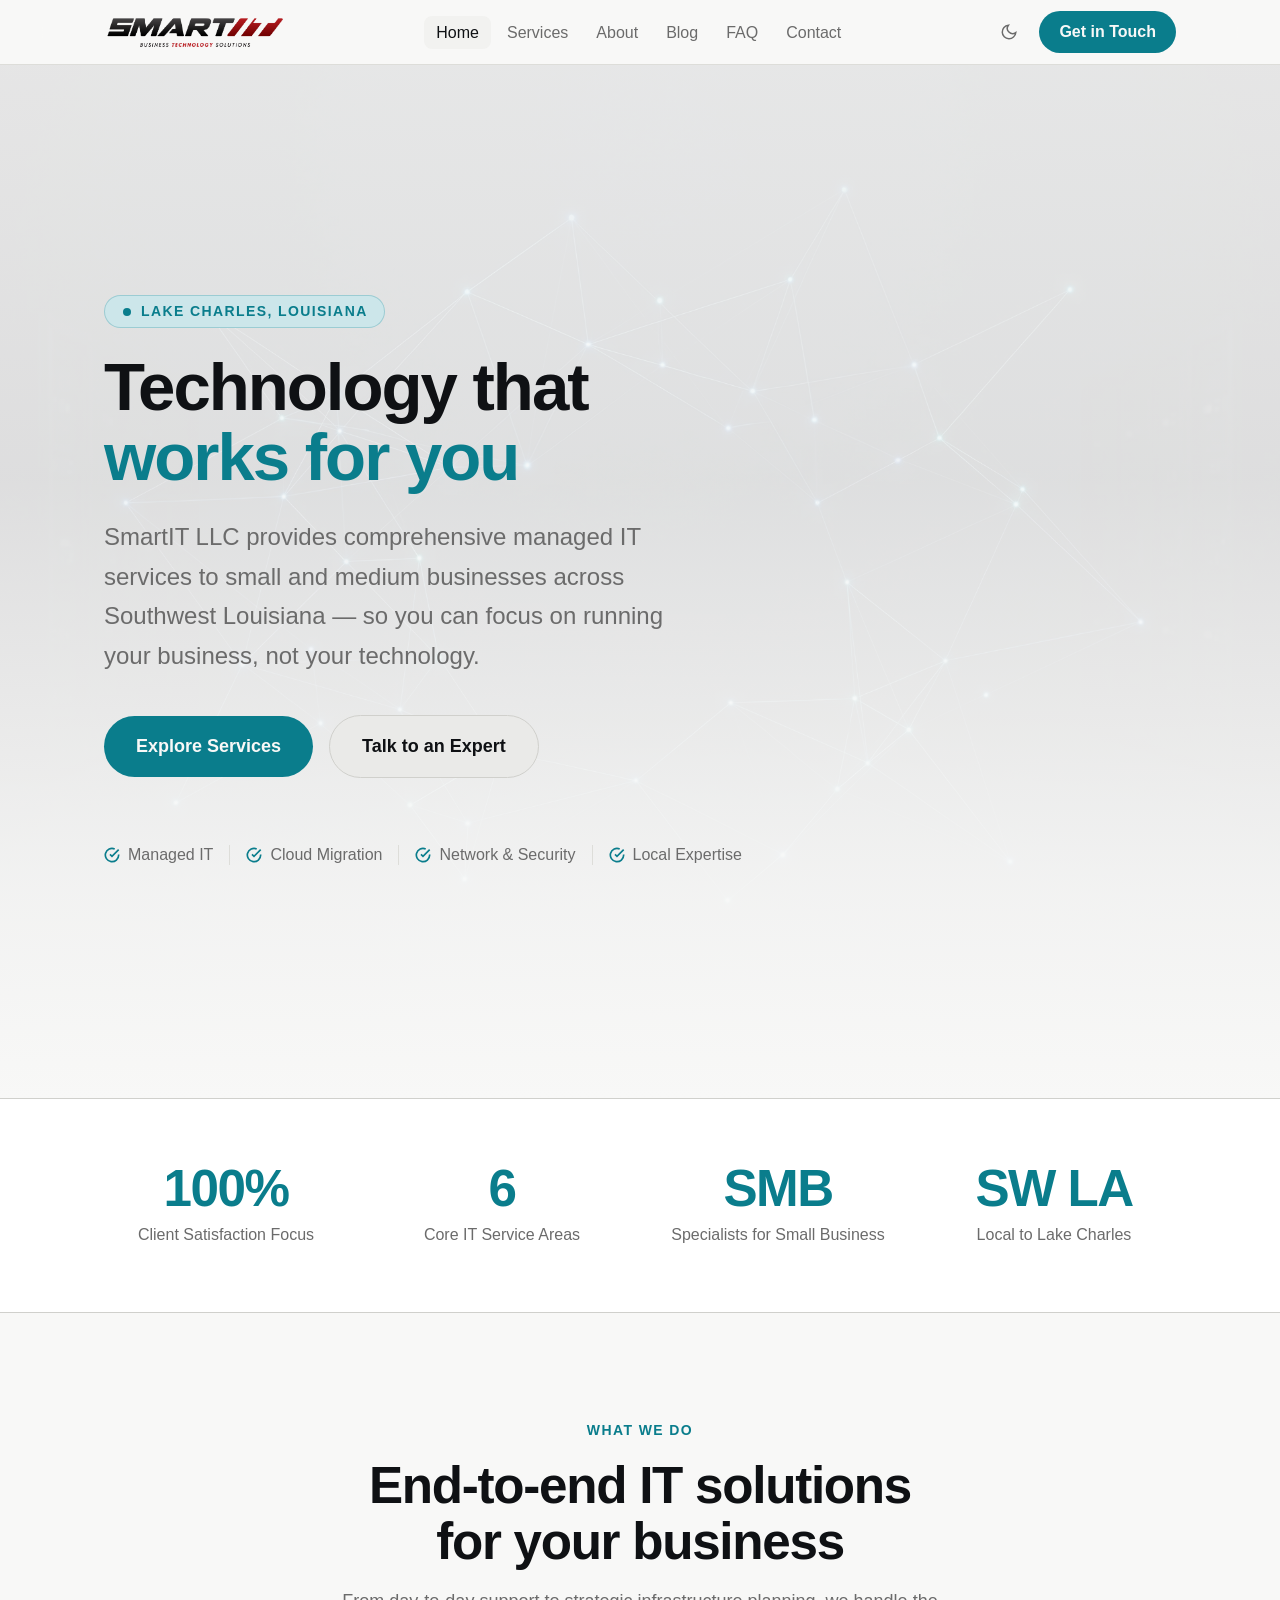
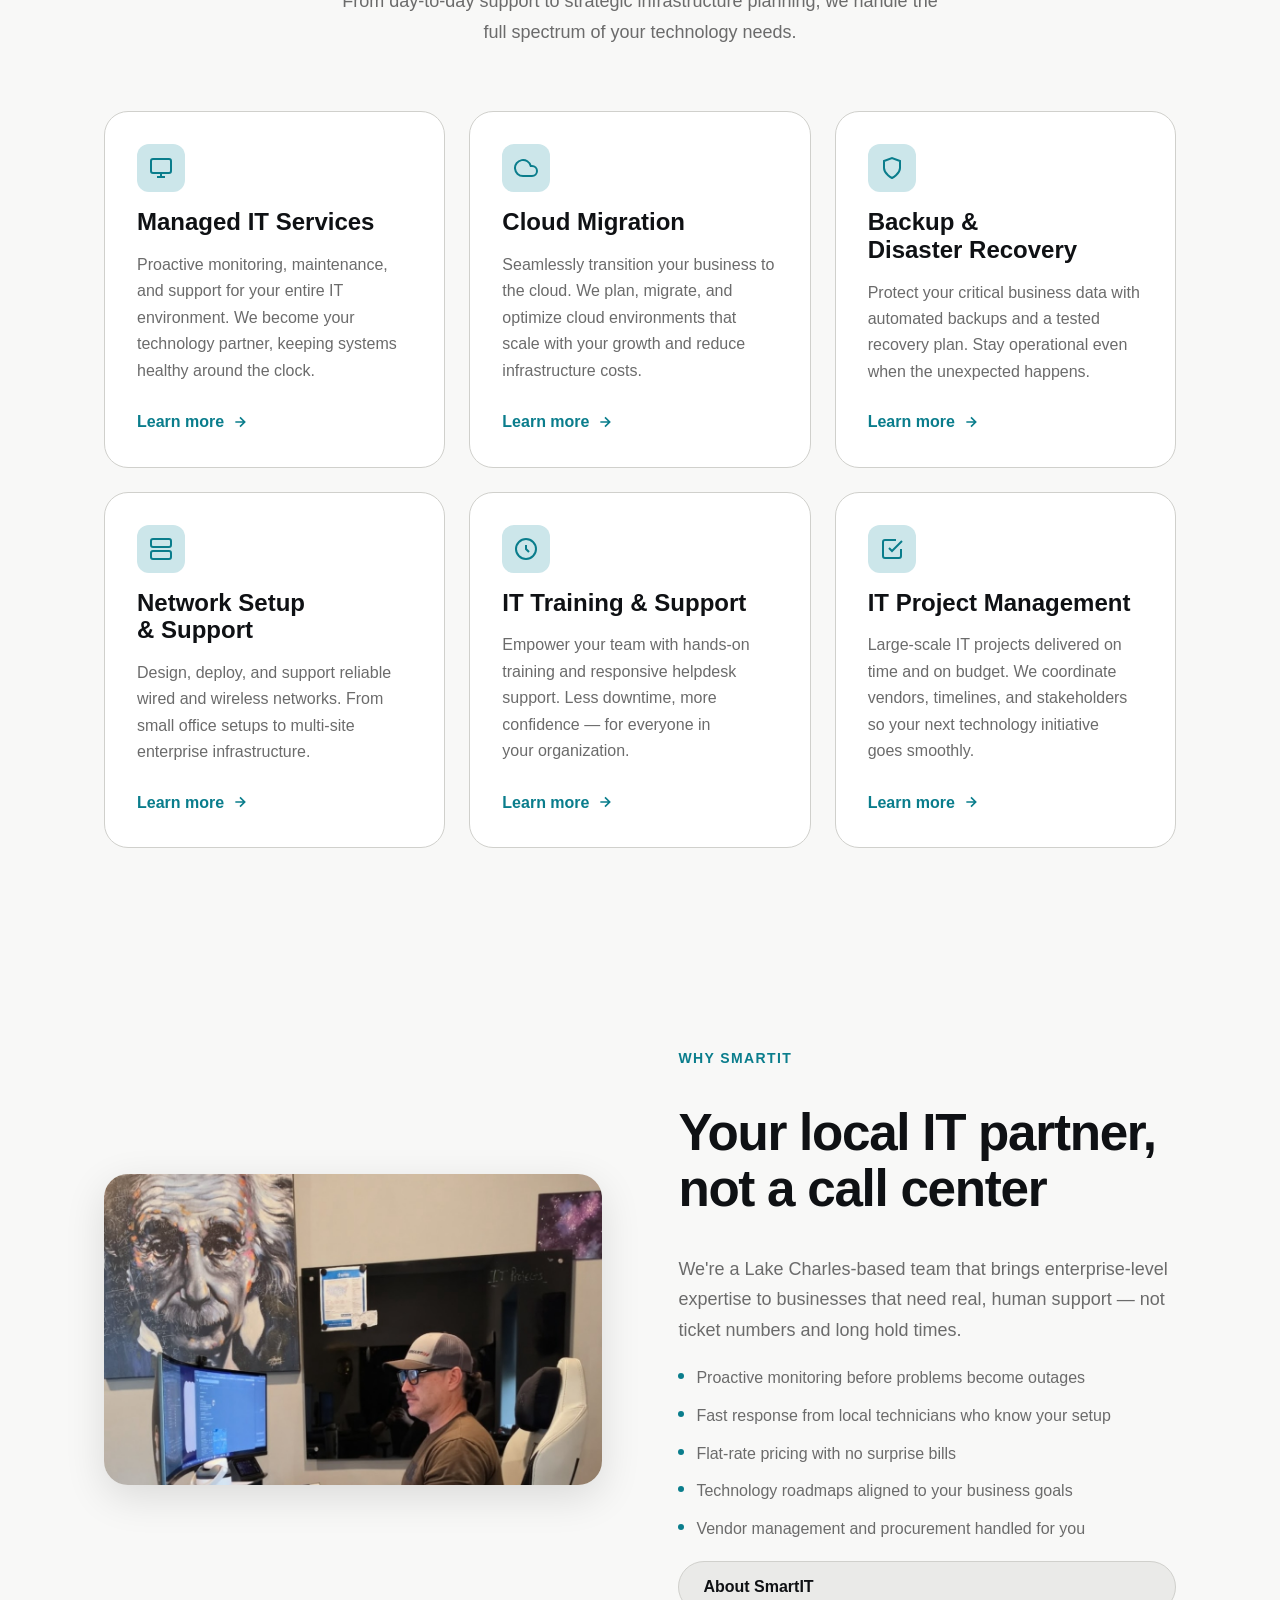
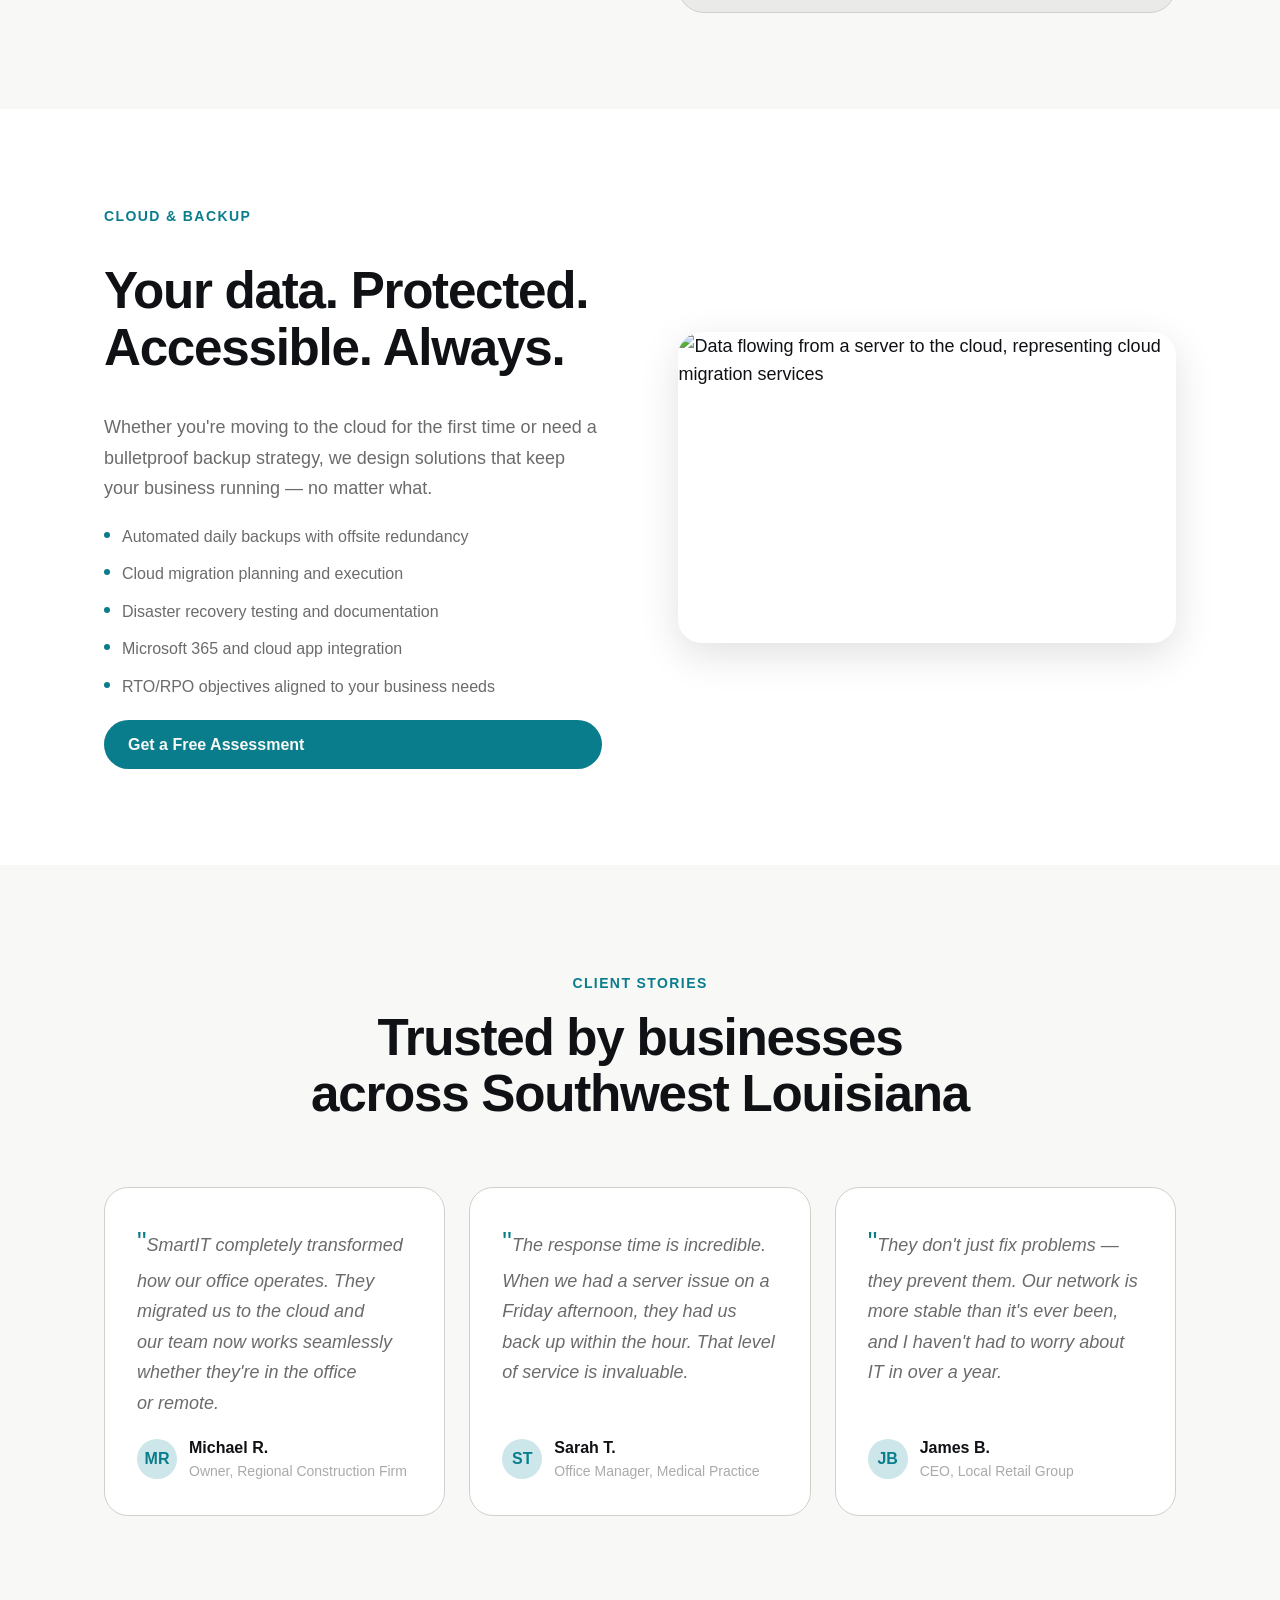
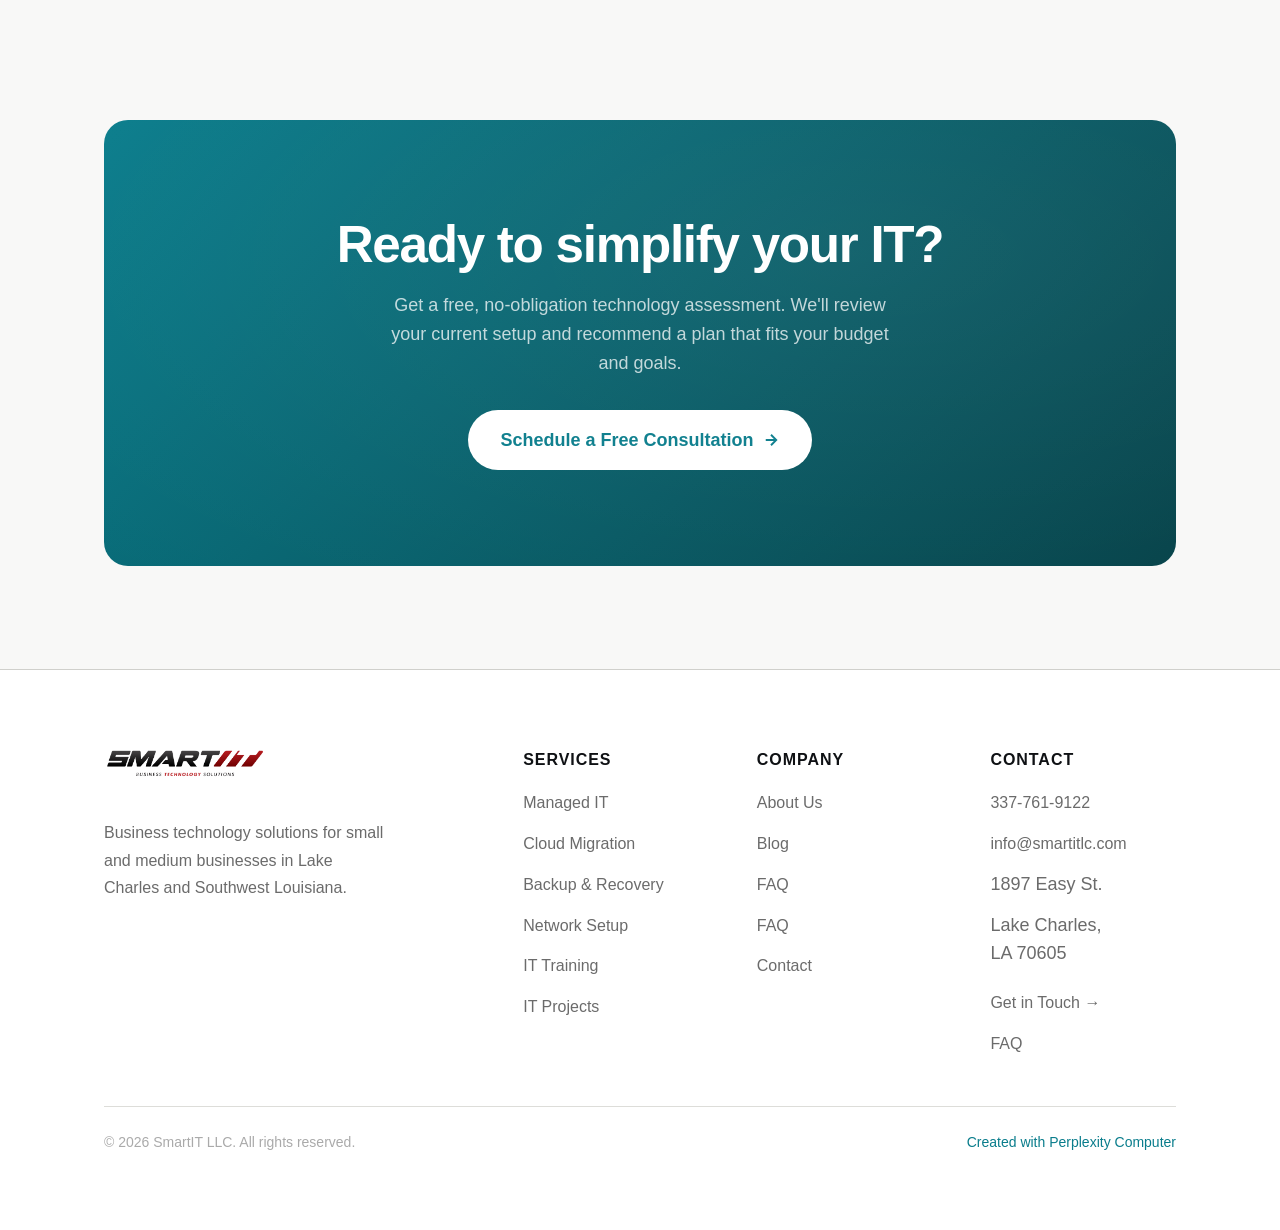
==== commit 70f21773: "Add files via upload" ====
--- a/index.html
+++ b/index.html
@@ -18,10 +18,85 @@
 <meta property="og:see_also" content="https://www.perplexity.ai/computer">
 <link rel="author" href="https://www.perplexity.ai/computer">
 
+  <!-- LocalBusiness + Organization Schema -->
+  <script type="application/ld+json">
+  {
+    "@context": "https://schema.org",
+    "@graph": [
+      {
+        "@type": ["LocalBusiness", "ProfessionalService"],
+        "@id": "https://www.smartitlc.com/#business",
+        "name": "SmartIT LLC",
+        "description": "SmartIT LLC provides managed IT services, cloud migration, network setup, cybersecurity, and IT support to small and medium businesses in Lake Charles, Louisiana.",
+        "url": "https://www.smartitlc.com",
+        "telephone": "+1-337-761-9122",
+        "email": "info@smartitlc.com",
+        "address": {
+          "@type": "PostalAddress",
+          "streetAddress": "1897 Easy St.",
+          "addressLocality": "Lake Charles",
+          "addressRegion": "LA",
+          "postalCode": "70605",
+          "addressCountry": "US"
+        },
+        "geo": {
+          "@type": "GeoCoordinates",
+          "latitude": 30.1736,
+          "longitude": -93.2174
+        },
+        "areaServed": {
+          "@type": "GeoCircle",
+          "geoMidpoint": {
+            "@type": "GeoCoordinates",
+            "latitude": 30.1736,
+            "longitude": -93.2174
+          },
+          "geoRadius": "80000"
+        },
+        "serviceArea": {
+          "@type": "AdministrativeArea",
+          "name": "Southwest Louisiana"
+        },
+        "priceRange": "$$",
+        "openingHoursSpecification": [
+          {
+            "@type": "OpeningHoursSpecification",
+            "dayOfWeek": ["Monday","Tuesday","Wednesday","Thursday","Friday"],
+            "opens": "08:00",
+            "closes": "17:00"
+          }
+        ],
+        "sameAs": [
+          "https://www.smartitlc.com"
+        ],
+        "creator": {
+          "@type": "SoftwareApplication",
+          "name": "Perplexity Computer",
+          "url": "https://www.perplexity.ai/computer"
+        }
+      },
+      {
+        "@type": "Organization",
+        "@id": "https://www.smartitlc.com/#organization",
+        "name": "SmartIT LLC",
+        "url": "https://www.smartitlc.com",
+        "logo": "https://www.smartitlc.com/assets/logo.png",
+        "contactPoint": {
+          "@type": "ContactPoint",
+          "telephone": "+1-337-761-9122",
+          "contactType": "customer service",
+          "areaServed": "US",
+          "availableLanguage": "English"
+        }
+      }
+    ]
+  }
+  </script>
   <meta charset="UTF-8">
   <meta name="viewport" content="width=device-width, initial-scale=1.0">
   <title>SmartIT LLC — Business Technology Solutions | Lake Charles, LA</title>
   <meta name="description" content="SmartIT LLC provides managed IT services, cloud migration, network setup, and cybersecurity solutions to small and medium businesses in Lake Charles, Louisiana.">
+  <link rel="canonical" href="https://www.smartitlc.com/">
   <meta property="og:title" content="SmartIT LLC — Business Technology Solutions">
   <meta property="og:description" content="Expert IT support for small and medium businesses in Lake Charles, Louisiana. Managed services, cloud, networking, and more.">
   <meta property="og:type" content="website">
@@ -52,6 +127,7 @@
         <li><a href="./services.html">Services</a></li>
         <li><a href="./about.html">About</a></li>
         <li><a href="./blog.html">Blog</a></li>
+        <li><a href="./faq.html">FAQ</a></li>
         <li><a href="./contact.html">Contact</a></li>
       </ul>
 
@@ -72,6 +148,7 @@
       <a href="./services.html">Services</a>
       <a href="./about.html">About</a>
       <a href="./blog.html">Blog</a>
+      <a href="./faq.html">FAQ</a>
       <a href="./contact.html">Contact</a>
       <a href="./contact.html" class="nav-cta-mobile">Get in Touch</a>
     </nav>
@@ -350,16 +427,8 @@
   <div class="container">
     <div class="footer-grid">
       <div>
-        <a href="./index.html" class="nav-logo" style="margin-bottom: var(--space-4);">
-          <svg width="28" height="28" viewBox="0 0 32 32" fill="none" aria-hidden="true">
-            <rect width="32" height="32" rx="8" fill="currentColor" opacity="0.1"/>
-            <path d="M8 12h4v8H8zM14 8h4v12h-4zM20 14h4v6h-4z" fill="currentColor"/>
-            <circle cx="10" cy="10" r="2" fill="currentColor"/>
-            <circle cx="16" cy="7" r="2" fill="currentColor"/>
-            <circle cx="22" cy="13" r="2" fill="currentColor"/>
-            <path d="M10 10 L16 7 L22 13" stroke="currentColor" stroke-width="1.5" fill="none" opacity="0.5"/>
-          </svg>
-          <span class="nav-logo-text">Smart<span>IT</span> LLC</span>
+        <a href="./index.html" style="display:inline-block; margin-bottom: var(--space-4);">
+          <img src="./assets/logo.png" alt="SmartIT LLC" style="height:32px;width:auto;">
         </a>
         <p class="footer-brand-desc">Business technology solutions for small and medium businesses in Lake Charles and Southwest Louisiana.</p>
       </div>
@@ -379,15 +448,20 @@
         <ul class="footer-links" role="list">
           <li><a href="./about.html">About Us</a></li>
           <li><a href="./blog.html">Blog</a></li>
-          <li><a href="./contact.html">Contact</a></li>
+          <li><a href="./faq.html">FAQ</a></li>
+          <li><a href="./faq.html">FAQ</a></li>
+        <li><a href="./contact.html">Contact</a></li>
         </ul>
       </div>
       <div>
         <div class="footer-col-title">Contact</div>
         <ul class="footer-links" role="list">
-          <li><a href="./contact.html">Get in Touch</a></li>
-          <li><a href="./contact.html">Remote Support</a></li>
-          <li>Lake Charles, LA</li>
+          <li><a href="tel:+13377619122">337-761-9122</a></li>
+          <li><a href="mailto:info@smartitlc.com">info@smartitlc.com</a></li>
+          <li style="color:var(--color-text-muted);">1897 Easy St.</li>
+          <li style="color:var(--color-text-muted);">Lake Charles, LA 70605</li>
+          <li style="margin-top:var(--space-2);"><a href="./contact.html">Get in Touch →</a></li>
+          <li><a href="./faq.html">FAQ</a></li>
         </ul>
       </div>
     </div>
